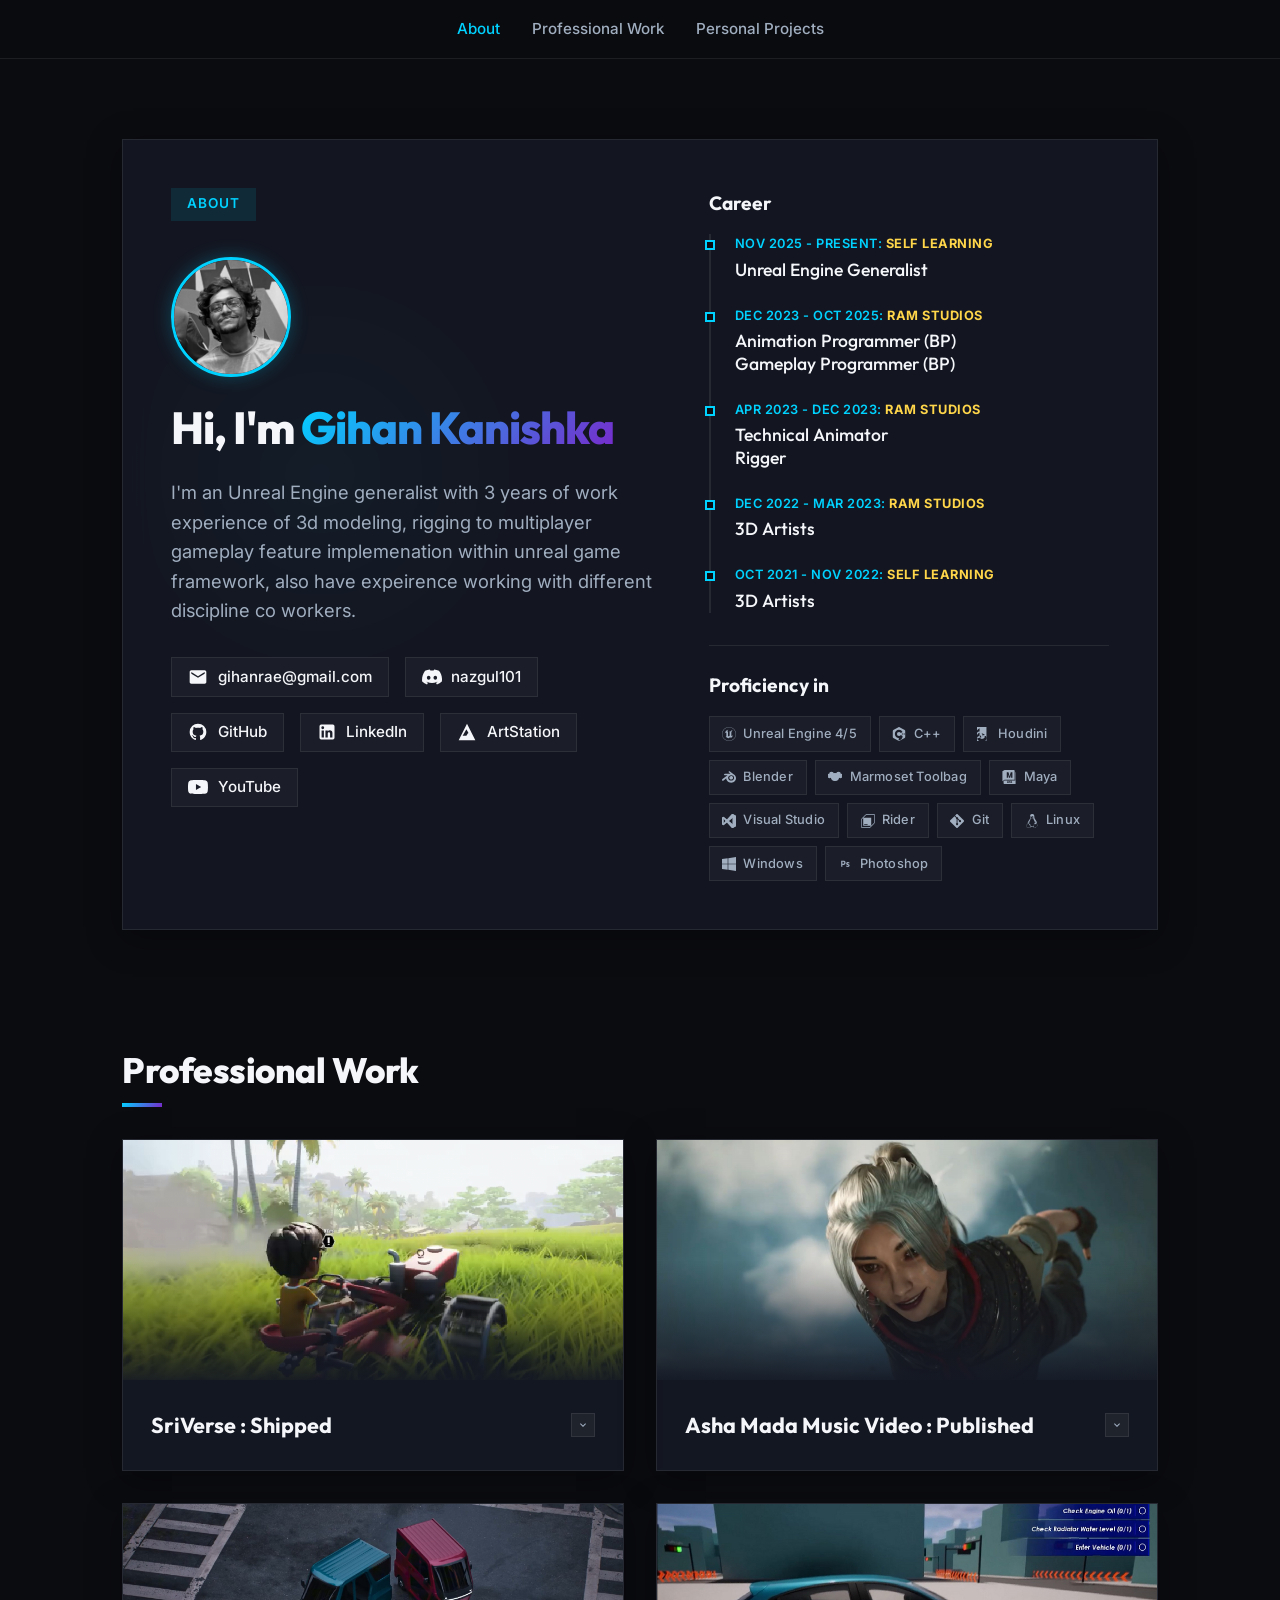
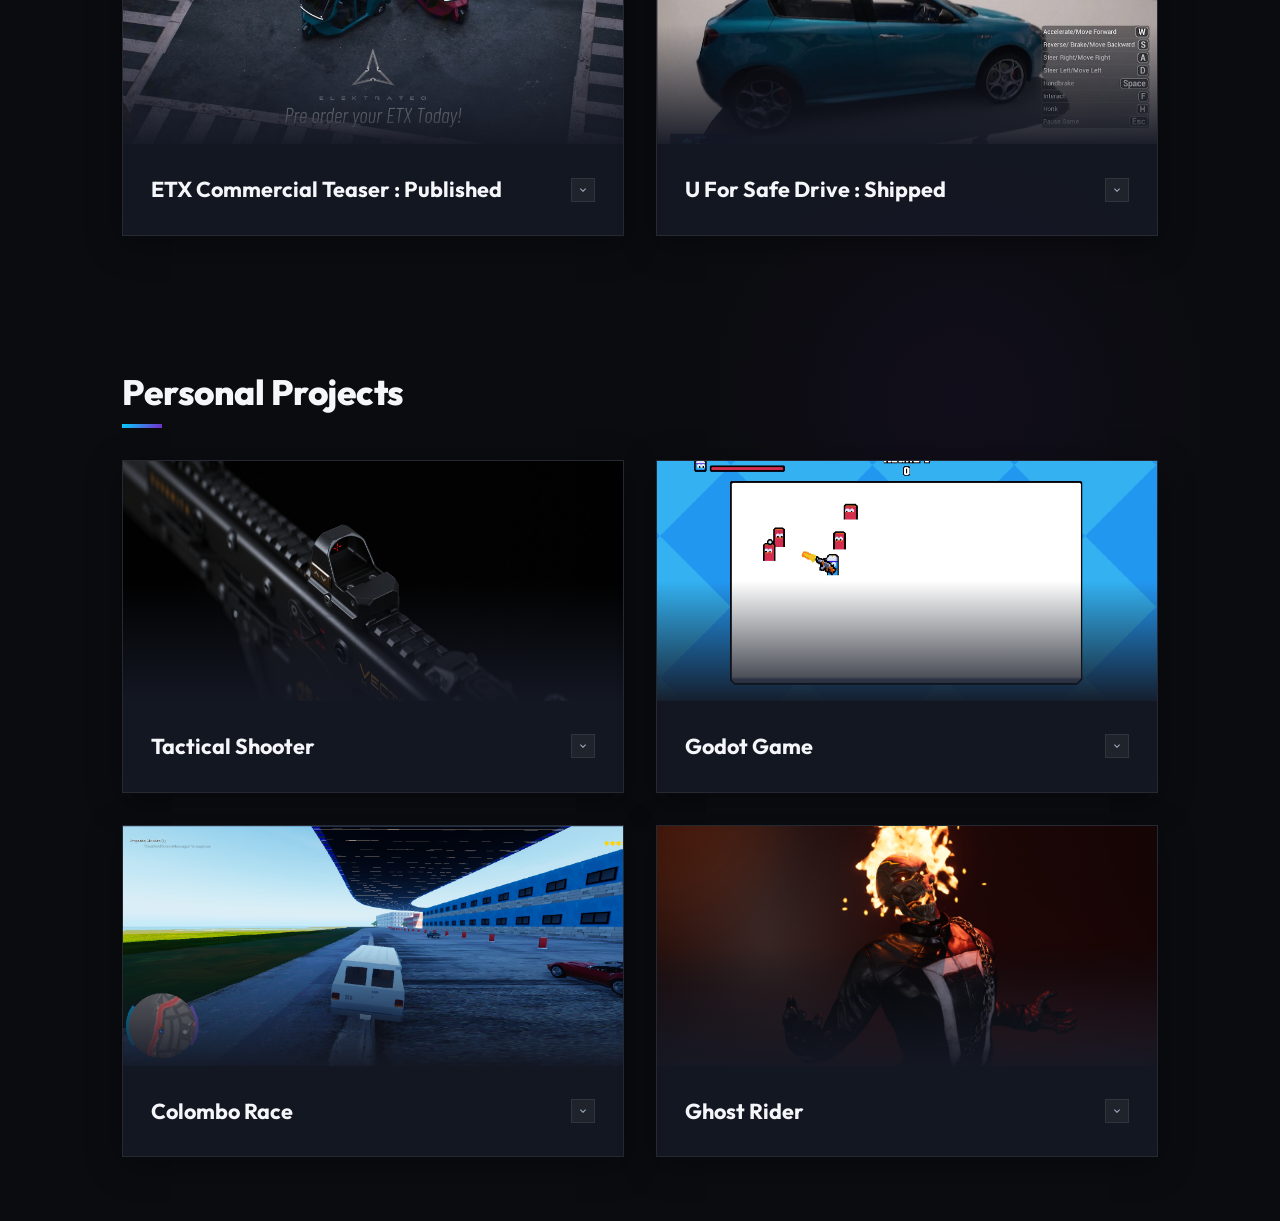
==== index.html @ 988ea207 "changed about" ====
<!DOCTYPE html>
<html lang="en">

<head>
    <meta charset="UTF-8">
    <meta name="viewport" content="width=device-width, initial-scale=1.0">
    <title>Portfolio</title>
    <meta name="description"
        content="Portfolio">
    <link rel="icon" href="assets/images/favicon.png">
    <link rel="stylesheet" href="stylesheets/style.css">
</head>

<body>

    <!-- SVG Gradients -->
    <svg style="width:0; height:0; position:absolute;" aria-hidden="true" focusable="false">
        <defs>
            <linearGradient id="logo-grad" x1="0%" y1="0%" x2="100%" y2="100%">
                <stop offset="0%" stop-color="#00d2ff" />
                <stop offset="100%" stop-color="#7928ca" />
            </linearGradient>
        </defs>
    </svg>

    <!-- Header -->
    <header>
        <div class="container header-content">
            <nav>
                <ul>
                    <li><a href="#about" class="active">About</a></li>
                    <li><a href="#professional">Professional Work</a></li>
                    <li><a href="#projects">Personal Projects</a></li>
                </ul>
            </nav>
        </div>
    </header>

    <!-- About Me Section -->
    <section id="about" class="about-section">
        <div class="container">
            <div class="about-card">
                <div class="about-grid">
                    <!-- Left Column: Bio & Contacts -->
                    <div class="about-main">
                        <span class="about-badge">About</span>
                        
                        <img src="assets/avatar.png" alt="Gihan Kanishka" class="profile-avatar">

                        <h1>Hi, I'm <span>Gihan Kanishka</span></h1>
                        <p>
                            I'm an Unreal Engine generalist with 3 years of work experience of 3d modeling, rigging to multiplayer gameplay feature implemenation within unreal game framework, also have expeirence working with different discipline co workers.
                        </p>
                        <div class="contacts-grid">
                            <!-- Email -->
                            <a href="mailto:gihanrae@gmail.com" class="contact-link">
                                <svg viewBox="0 0 24 24">
                                    <path d="M20 4H4c-1.1 0-1.99.9-1.99 2L2 18c0 1.1.9 2 2 2h16c1.1 0 2-.9 2-2V6c0-1.1-.9-2-2-2zm0 4l-8 5-8-5V6l8 5 8-5v2z" />
                                </svg>
                                gihanrae@gmail.com
                            </a>

                            <!-- Discord (Text Badge) -->
                            <div class="contact-item">
                                <svg viewBox="0 0 127.14 96.36">
                                    <path d="M107.7,8.07A105.15,105.15,0,0,0,77.26,0a77.19,77.19,0,0,0-3.3,6.83A96.67,96.67,0,0,0,53.22,6.83,77.19,77.19,0,0,0,49.88,0,105.15,105.15,0,0,0,19.44,8.07C3.66,31.58-1.86,54.65,1,77.53A105.73,105.73,0,0,0,32,96.36a77.7,77.7,0,0,0,6.63-10.85,68.43,68.43,0,0,1-10.5-5A48.55,48.55,0,0,0,31,78,75.46,75.46,0,0,0,96.17,78a48.55,48.55,0,0,0,2.83,2.5,68.43,68.43,0,0,1-10.5,5,77.7,77.7,0,0,0,6.63,10.85,105.73,105.73,0,0,0,31.06-18.83C129.83,50.12,123.83,27.27,107.7,8.07zM42.45,65.69C36.18,65.69,31,60,31,53S36.18,40.36,42.45,40.36,53.83,46,53.83,53,48.72,65.69,42.45,65.69zm42.24,0C78.41,65.69,73.24,60,73.24,53S78.41,40.36,84.69,40.36,96.07,46,96.07,53,91,65.69,84.69,65.69z" />
                                </svg>
                                nazgul101
                            </div>

                            <!-- GitHub -->
                            <a href="https://github.com/gihanrae" class="contact-link" target="_blank" rel="noopener noreferrer">
                                <svg viewBox="0 0 24 24">
                                    <path d="M12 2A10 10 0 002 12c0 4.42 2.87 8.17 6.84 9.5.5.08.66-.23.66-.5v-1.69c-2.77.6-3.36-1.34-3.36-1.34-.46-1.16-1.11-1.47-1.11-1.47-.9-.62.07-.6.07-.6 1 .07 1.53 1.03 1.53 1.03.9 1.52 2.34 1.07 2.91.83.09-.65.35-1.09.63-1.34-2.22-.25-4.55-1.11-4.55-4.92 0-1.11.38-2 1.03-2.71-.1-.25-.45-1.29.1-2.64 0 0 .84-.27 2.75 1.02.79-.22 1.65-.33 2.5-.33.85 0 1.71.11 2.5.33 1.91-1.29 2.75-1.02 2.75-1.02.55 1.35.2 2.39.1 2.64.65.71 1.03 1.6 1.03 2.71 0 3.82-2.34 4.66-4.57 4.91.36.31.69.92.69 1.85V21c0 .27.16.59.67.5C19.14 20.16 22 16.42 22 12A10 10 0 0012 2z" />
                                </svg>
                                GitHub
                            </a>

                            <!-- LinkedIn -->
                            <a href="https://www.linkedin.com/in/gihan-rae-37aa31269/" class="contact-link" target="_blank" rel="noopener noreferrer">
                                <svg viewBox="0 0 24 24">
                                    <path d="M19 3a2 2 0 0 1 2 2v14a2 2 0 0 1-2 2H5a2 2 0 0 1-2-2V5a2 2 0 0 1 2-2h14m-.5 15.5v-5.3a3.26 3.26 0 0 0-3.26-3.26c-.85 0-1.84.52-2.32 1.3v-1.11h-2.79v8.37h2.79v-4.93c0-.77.62-1.4 1.39-1.4a1.4 1.4 0 0 1 1.4 1.4v4.93h2.79M6.88 8.56a1.68 1.68 0 0 0 1.68-1.68c0-.93-.75-1.69-1.68-1.69a1.69 1.69 0 0 0-1.69 1.69c0 .93.76 1.68 1.69 1.68m1.39 9.94v-8.37H5.5v8.37h2.77z" />
                                </svg>
                                LinkedIn
                            </a>

                            <!-- ArtStation -->
                            <a href="https://www.artstation.com/gihanrae" class="contact-link" target="_blank" rel="noopener noreferrer">
                                <svg viewBox="0 0 24 24">
                                    <path d="M12 2L2 22h20L12 2zm-1.5 5.5l5.25 9H6.75l5.25-9zm3 5.25l2.25 3.75h-4.5l2.25-3.75z" />
                                </svg>
                                ArtStation
                            </a>

                            <!-- YouTube -->
                            <a href="https://www.youtube.com/@gihanrr" class="contact-link" target="_blank" rel="noopener noreferrer">
                                <svg viewBox="0 0 24 24">
                                    <path d="M23.498 6.163a3.003 3.003 0 0 0-2.11-2.108C19.53 3.5 12 3.5 12 3.5s-7.53 0-9.388.555A3.002 3.002 0 0 0 .502 6.163C0 8.07 0 12 0 12s0 3.93.502 5.837a3.003 3.003 0 0 0 2.11 2.108C4.47 20.5 12 20.5 12 20.5s7.53 0 9.388-.555a3.002 3.002 0 0 0 2.11-2.108C24 15.93 24 12 24 12s0-3.93-.502-5.837zM9.545 15.568V8.432L15.818 12l-6.273 3.568z" />
                                </svg>
                                YouTube
                            </a>
                        </div>
                    </div>

                    <!-- Right Column: Career & Tech Stack -->
                    <div class="about-sidebar">
                        <div class="timeline-section">
                            <h3 class="tech-stack-title" style="margin-top: 0;">Career</h3>
                            <div class="experience-timeline">
                                <div class="timeline-item">
                                    <div class="timeline-marker"></div>
                                    <div class="timeline-date">Nov 2025 - Present: <b>Self Learning</b></div>
                                    <div class="timeline-role">Unreal Engine Generalist</div>
                                </div>
                                <div class="timeline-item">
                                    <div class="timeline-marker"></div>
                                    <div class="timeline-date">Dec 2023 - Oct 2025: <b>RAM Studios</b></div>
                                    <div class="timeline-role">Animation Programmer (BP)</div>
                                    <div class="timeline-role">Gameplay Programmer (BP)</div>
                                </div>
                                <div class="timeline-item">
                                    <div class="timeline-marker"></div>
                                    <div class="timeline-date">Apr 2023 - Dec 2023: <b>RAM Studios</b></div>
                                    <div class="timeline-role">Technical Animator</div>
                                    <div class="timeline-role">Rigger</div>
                                </div>
                                <div class="timeline-item">
                                    <div class="timeline-marker"></div>
                                    <div class="timeline-date">Dec 2022 - Mar 2023: <b>RAM Studios</b></div>
                                    <div class="timeline-role">3D Artists</div>
                                </div>
                                <div class="timeline-item">
                                    <div class="timeline-marker"></div>
                                    <div class="timeline-date">Oct 2021 - Nov 2022: <b>Self Learning</b></div>
                                    <div class="timeline-role">3D Artists</div>
                                </div>
                            </div>
                        </div>

                        <div class="tech-stack-section">
                            <h3 class="tech-stack-title">Proficiency in</h3>
                            <div class="tech-grid">
                                <span class="tech-badge">
                                    <svg viewBox="0 0 24 24"><path d="M12 0a12 12 0 1012 12A12 12 0 0012 0zm0 23.52A11.52 11.52 0 1123.52 12 11.52 11.52 0 0112 23.52zm7.13-9.791c-.206.997-1.126 3.557-4.06 4.942l-1.179-1.325-1.988 2a7.338 7.338 0 01-5.804-2.978 2.859 2.859 0 00.65.123c.326.006.678-.114.678-.66v-5.394a.89.89 0 00-1.116-.89c-.92.212-1.656 2.509-1.656 2.509a7.304 7.304 0 012.528-5.597 7.408 7.408 0 013.73-1.721c-1.006.573-1.57 1.507-1.57 2.29 0 1.262.76 1.109.984.923v7.28a1.157 1.157 0 00.148.256 1.075 1.075 0 00.88.445c.76 0 1.747-.868 1.747-.868V9.172c0-.6-.452-1.324-.905-1.572 0 0 .838-.149 1.484.346a5.537 5.537 0 01.387-.425c1.508-1.48 2.929-1.902 4.112-2.112 0 0-2.151 1.69-2.151 3.96 0 1.687.043 5.801.043 5.801.799.771 1.986-.342 3.059-1.441z"/></svg>
                                    Unreal Engine 4/5
                                </span>
                                <span class="tech-badge">
                                    <svg viewBox="0 0 24 24"><path d="M22.394 6c-.167-.29-.398-.543-.652-.69L12.926.22c-.509-.294-1.34-.294-1.848 0L2.26 5.31c-.508.293-.923 1.013-.923 1.6v10.18c0 .294.104.62.271.91.167.29.398.543.652.69l8.816 5.09c.508.293 1.34.293 1.848 0l8.816-5.09c.254-.147.485-.4.652-.69.167-.29.27-.616.27-.91V6.91c.003-.294-.1-.62-.268-.91zM12 19.11c-3.92 0-7.109-3.19-7.109-7.11 0-3.92 3.19-7.11 7.11-7.11a7.133 7.133 0 016.156 3.553l-3.076 1.78a3.567 3.567 0 00-3.08-1.78A3.56 3.56 0 008.444 12 3.56 3.56 0 0012 15.555a3.57 3.57 0 003.08-1.778l3.078 1.78a7.135 7.135 0 01-7.11 7.115zm7.11-6.715h-.79v.79h-.79v-.79h-.79v-.79h.79v-.79h.79v.79h.79zm2.962 0h-.79v.79h-.79v-.79h-.79v-.79h.79v-.79h.79v.79h.79z"/></svg>
                                    C++
                                </span>
                                <span class="tech-badge">
                                    <svg viewBox="0 0 24 24"><path d="M0 19.635V24h3.824A8.662 8.662 0 0 1 0 19.635zm16.042-4.555c0-4.037-3.253-7.92-8.111-8.089C4.483 6.873 1.801 8.136 0 10.005v4.209c1.224-3.549 4.595-5.158 7.419-5.128 3.531.041 6.251 2.703 6.275 5.72 0 2.878-1.183 4.992-4.436 5.516-1.774.296-4.548-.754-4.436-3.434.065-1.381 1.138-2.162 2.366-2.106-1.207 1.618.39 2.801 1.52 2.561a2.51 2.51 0 0 0 1.026-.243l3.666-2.029a.956.956 0 0 0 .524-.87c0-.528-.43-.956-.957-.956-.16 0-.319.04-.461.12l-2.775 1.536c-.033-1.637-.621-2.909-1.921-3.668 4.773-.099 8.243 3.655 8.243 7.828 0 4.606-3.834 8.761-9.458 8.877v4.303h9.635V0H0v5.824a8.662 8.662 0 0 1 4.365-3.824v13.468C1.801 15.636 0 16.899 0 19.635z"/></svg>
                                    Houdini
                                </span>
                                <span class="tech-badge">
                                    <svg viewBox="0 0 24 24"><path d="M12.51 13.214c.046-.8.438-1.506 1.03-2.006a3.424 3.424 0 0 1 2.212-.79c.85 0 1.631.3 2.211.79.592.5.983 1.206 1.028 2.005.045.823-.285 1.586-.865 2.153a3.389 3.389 0 0 1-2.374.938 3.393 3.393 0 0 1-2.376-.938c-.58-.567-.91-1.33-.865-2.152M7.35 14.831c.006.314.106.922.256 1.398a7.372 7.372 0 0 0 1.593 2.757 8.227 8.227 0 0 0 2.787 2.001 8.947 8.947 0 0 0 3.66.76 8.964 8.964 0 0 0 3.657-.772 8.285 8.285 0 0 0 2.785-2.01 7.428 7.428 0 0 0 1.592-2.762 6.964 6.964 0 0 0 .25-3.074 7.123 7.123 0 0 0-1.016-2.779 7.764 7.764 0 0 0-1.852-2.043h.002L13.566 2.55l-.02-.015c-.492-.378-1.319-.376-1.86.002-.547.382-.609 1.015-.123 1.415l-.001.001 3.126 2.543-9.53.01h-.013c-.788.001-1.545.518-1.695 1.172-.154.665.38 1.217 1.2 1.22V8.9l4.83-.01-8.62 6.617-.034.025c-.813.622-1.075 1.658-.563 2.313.52.667 1.625.668 2.447.004L7.414 14s-.069.52-.063.831zm12.09 1.741c-.97.988-2.326 1.548-3.795 1.55-1.47.004-2.827-.552-3.797-1.538a4.51 4.51 0 0 1-1.036-1.622 4.282 4.282 0 0 1 .282-3.519 4.702 4.702 0 0 1 1.153-1.371c.942-.768 2.141-1.183 3.396-1.185 1.256-.002 2.455.41 3.398 1.175.48.391.87.854 1.152 1.367a4.28 4.28 0 0 1 .522 1.706 4.236 4.236 0 0 1-.239 1.811 4.54 4.54 0 0 1-1.035 1.626"/></svg>
                                    Blender
                                </span>
                                <span class="tech-badge">
                                    <svg viewBox="0 0 24 24" fill="none" stroke="currentColor" stroke-width="2" stroke-linecap="round" stroke-linejoin="round"><path d="M6 10a3 3 0 1 1-3-3 3 3 0 0 1 6 0M18 10a3 3 0 1 0 3-3 3 3 0 0 0-6 0" /><circle cx="12" cy="12" r="6" /><path d="M12 14h.01M9 11h.01M15 11h.01M10 15a2 2 0 0 0 4 0" /></svg>
                                    Marmoset Toolbag
                                </span>
                                <span class="tech-badge">
                                    <svg viewBox="0 0 24 24"><path d="M4.348 0 .69 2.203v16.875l3.657-2.203h17.297V1.219c0-.67-.551-1.219-1.22-1.219H4.349zm18.297 3.75v14.125H4.627l-1.943 1.17v3.736c0 .67.55 1.219 1.218 1.219H23.31V3.75h-.664zm-14.471.025h2.937l1.885 7.508 1.977-7.48-.012-.028h2.857v9.354h-2.216v-6.04l-1.565 6.026v.014h-2.203l-1.656-6.28v6.28H8.174V3.775zm1.33 14.762h1.18l1.068 3.543h-.902l-.217-.773H9.568l-.197.773h-.88l1.013-3.543zm1.918 0h.932l.648 1.494.643-1.494h.894l-1.113 2.133v1.41h-.887v-1.406l-1.117-2.137zm3.826 0h1.18l1.068 3.543h-.9l-.217-.773h-1.065l-.197.773h-.88l1.011-3.543zm-5.156.582-.362 1.53h.73l-.368-1.53zm5.744 0-.36 1.53h.73l-.37-1.53z"/></svg>
                                    Maya
                                </span>
                                <span class="tech-badge">
                                    <svg viewBox="0 0 128 128"><path d="M14.39 26.295a5.333 5.333 0 0 0-1.417.373l-9.694 4A5.333 5.333 0 0 0 0 35.561v56.88a5.333 5.333 0 0 0 3.28 4.893l9.693 4.066a5.333 5.333 0 0 0 5.521-.865l2.172-1.867a2.947 2.947 0 0 1-4.666-2.4V31.734a2.947 2.947 0 0 1 4.666-2.4l-2.172-1.799a5.333 5.333 0 0 0-4.103-1.24z"/><path d="M94.75.416A8 8 0 0 0 88 2.668l-82.666 91.4A3.08 3.08 0 0 1 0 92.002v.44a5.333 5.333 0 0 0 3.28 4.892l9.693 4.066a5.333 5.333 0 0 0 5.521-.865l2.172-1.867 99.08-81.24A5.053 5.053 0 0 1 128 21.334v-.307a8 8 0 0 0-4.533-7.213L97.094 1.121A8 8 0 0 0 94.75.416Z"/><path d="M14.871 26.238a5.333 5.333 0 0 0-1.898.43l-9.694 4A5.333 5.333 0 0 0 0 35.561v.441a3.08 3.08 0 0 1 5.334-2.066L88 125.334a8 8 0 0 0 9.094 1.547l26.373-12.694a8 8 0 0 0 4.533-7.212v-.307a5.053 5.053 0 0 1-8.254 3.906l-99.08-81.24-2.172-1.865a5.333 5.333 0 0 0-3.623-1.23z"/><path d="M94.75.416a8 8 0 0 0-5.674 1.469A4.693 4.693 0 0 1 96 6.015v116a4.693 4.693 0 0 1-8 3.319 8 8 0 0 0 9.094 1.547l26.373-12.68a8 8 0 0 0 4.533-7.213V21.016a8 8 0 0 0-4.533-7.215L97.094 1.12A8 8 0 0 0 94.75.416Zm-5.674 1.469A4.693 4.693 0 0 0 88 2.668a8 8 0 0 1 1.076-.783Z"/><path fill-rule="evenodd" d="M94.145.348a8 8 0 0 0-3.026.386A8 8 0 0 0 88 2.668L45.494 49.682 20.666 29.334l-2.172-1.865a5.333 5.333 0 0 0-4.814-1.108 3.4 3.4 0 0 0-.707.24l-9.694 4.067A5.333 5.333 0 0 0 0 35.162v57.679a5.333 5.333 0 0 0 3.28 4.493l9.693 4a3.4 3.4 0 0 0 .707.24 5.333 5.333 0 0 0 4.814-1.105l2.172-1.801 24.828-20.346L88 125.334a8 8 0 0 0 3.854 2.135 8 8 0 0 0 5.24-.588l26.373-12.68a8 8 0 0 0 4.533-7.213V21.016a8 8 0 0 0-4.533-7.215L97.094 1.12a8 8 0 0 0-2.95-.773ZM96 36.908v54.186L62.947 64.002Zm-80 8.787 16.547 18.307L16 82.309Z" opacity=".25"/></svg>
                                    Visual Studio
                                </span>
                                <span class="tech-badge">
                                    <svg viewBox="0 0 24 24"><path d="M2.345 23.997A2.347 2.347 0 0 1 0 21.652V10.988C0 9.665.535 8.37 1.473 7.433l5.965-5.961A5.01 5.01 0 0 1 10.989 0h10.666A2.347 2.347 0 0 1 24 2.345v10.664a5.056 5.056 0 0 1-1.473 3.554l-5.965 5.965A5.017 5.017 0 0 1 13.007 24v-.003H2.345Zm8.969-6.854H5.486v1.371h5.828v-1.371ZM3.963 6.514h13.523v13.519l4.257-4.257a3.936 3.936 0 0 0 1.146-2.767V2.345c0-.678-.552-1.234-1.234-1.234H10.989a3.897 3.897 0 0 0-2.767 1.145L3.963 6.514Zm-.192.192L2.256 8.22a3.944 3.944 0 0 0-1.145 2.768v10.664c0 .678.552 1.234 1.234 1.234h10.666a3.9 3.9 0 0 0 2.767-1.146l1.512-1.511H3.771V6.706Z"/></svg>
                                    Rider
                                </span>
                                <span class="tech-badge">
                                    <svg viewBox="0 0 24 24"><path d="M13.09 23.549a1.54 1.54 0 0 1-2.18 0L.451 13.089a1.54 1.54 0 0 1 0-2.179l7.191-7.19 2.733 2.733a1.85 1.85 0 0 0 .964 2.326v6.66a1.849 1.849 0 1 0 1.54 0V8.957l2.508 2.508a1.85 1.85 0 1 0 1.09-1.09l-2.634-2.634a1.85 1.85 0 0 0-2.378-2.377L8.73 2.63 10.91.451a1.54 1.54 0 0 1 2.179 0l10.459 10.46a1.54 1.54 0 0 1 0 2.179z"/></svg>
                                    Git
                                </span>
                                <span class="tech-badge">
                                    <svg viewBox="0 0 24 24"><path d="M12.504 0c-.155 0-.315.008-.48.021-4.226.333-3.105 4.807-3.17 6.298-.076 1.092-.3 1.953-1.05 3.02-.885 1.051-2.127 2.75-2.716 4.521-.278.832-.41 1.684-.287 2.489a.424.424 0 00-.11.135c-.26.268-.45.6-.663.839-.199.199-.485.267-.797.4-.313.136-.658.269-.864.68-.09.189-.136.394-.132.602 0 .199.027.4.055.536.058.399.116.728.04.97-.249.68-.28 1.145-.106 1.484.174.334.535.47.94.601.81.2 1.91.135 2.774.6.926.466 1.866.67 2.616.47.526-.116.97-.464 1.208-.946.587-.003 1.23-.269 2.26-.334.699-.058 1.574.267 2.577.2.025.134.063.198.114.333l.003.003c.391.778 1.113 1.132 1.884 1.071.771-.06 1.592-.536 2.257-1.306.631-.765 1.683-1.084 2.378-1.503.348-.199.629-.469.649-.853.023-.4-.2-.811-.714-1.376v-.097l-.003-.003c-.17-.2-.25-.535-.338-.926-.085-.401-.182-.786-.492-1.046h-.003c-.059-.054-.123-.067-.188-.135a.357.357 0 00-.19-.064c.431-1.278.264-2.55-.173-3.694-.533-1.41-1.465-2.638-2.175-3.483-.796-1.005-1.576-1.957-1.56-3.368.026-2.152.236-6.133-3.544-6.139zm.529 3.405h.013c.213 0 .396.062.584.198.19.135.33.332.438.533.105.259.158.459.166.724 0-.02.006-.04.006-.06v.105a.086.086 0 01-.004-.021l-.004-.024a1.807 1.807 0 01-.15.706.953.953 0 01-.213.335.71.71 0 00-.088-.042c-.104-.045-.198-.064-.284-.133a1.312 1.312 0 00-.22-.066c.05-.06.146-.133.183-.198.053-.128.082-.264.088-.402v-.02a1.21 1.21 0 00-.061-.4c-.045-.134-.101-.2-.183-.333-.084-.066-.167-.132-.267-.132h-.016c-.093 0-.176.03-.262.132a.8.8 0 00-.205.334 1.18 1.18 0 00-.09.4v.019c.002.089.008.179.02.267-.193-.067-.438-.135-.607-.202a1.635 1.635 0 01-.018-.2v-.02a1.772 1.772 0 01.15-.768c.082-.22.232-.406.43-.533a.985.985 0 01.594-.2zm-2.962.059h.036c.142 0 .27.048.399.135.146.129.264.288.344.465.09.199.14.4.153.667v.004c.007.134.006.2-.002.266v.08c-.03.007-.056.018-.083.024-.152.055-.274.135-.393.2.012-.09.013-.18.003-.267v-.015c-.012-.133-.04-.2-.082-.333a.613.613 0 00-.166-.267.248.248 0 00-.183-.064h-.021c-.071.006-.13.04-.186.132a.552.552 0 00-.12.27.944.944 0 00-.023.33v.015c.012.135.037.2.08.334.046.134.098.2.166.268.01.009.02.018.034.024-.07.057-.117.07-.176.136a.304.304 0 01-.131.068 2.62 2.62 0 01-.275-.402 1.772 1.772 0 01-.155-.667 1.759 1.759 0 01.08-.668 1.43 1.43 0 01.283-.535c.128-.133.26-.2.418-.2zm1.37 1.706c.332 0 .733.065 1.216.399.293.2.523.269 1.052.468h.003c.255.136.405.266.478.399v-.131a.571.571 0 01.016.47c-.123.31-.516.643-1.063.842v.002c-.268.135-.501.333-.775.465-.276.135-.588.292-1.012.267a1.139 1.139 0 01-.448-.067 3.566 3.566 0 01-.322-.198c-.195-.135-.363-.332-.612-.465v-.005h-.005c-.4-.246-.616-.512-.686-.71-.07-.268-.005-.47.193-.6.224-.135.38-.271.483-.336.104-.074.143-.102.176-.131h.002v-.003c.169-.202.436-.47.839-.601.139-.036.294-.065.466-.065zm2.8 2.142c.358 1.417 1.196 3.475 1.735 4.473.286.534.855 1.659 1.102 3.024.156-.005.33.018.513.064.646-1.671-.546-3.467-1.089-3.966-.22-.2-.232-.335-.123-.335.59.534 1.365 1.572 1.646 2.757.13.535.16 1.104.021 1.67.067.028.135.06.205.067 1.032.534 1.413.938 1.23 1.537v-.043c-.06-.003-.12 0-.18 0h-.016c.151-.467-.182-.825-1.065-1.224-.915-.4-1.646-.336-1.77.465-.008.043-.013.066-.018.135-.068.023-.139.053-.209.064-.43.268-.662.669-.793 1.187-.13.533-.17 1.156-.205 1.869v.003c-.02.334-.17.838-.319 1.35-1.5 1.072-3.58 1.538-5.348.334a2.645 2.645 0 00-.402-.533 1.45 1.45 0 00-.275-.333c.182 0 .338-.03.465-.067a.615.615 0 00.314-.334c.108-.267 0-.697-.345-1.163-.345-.467-.931-.995-1.788-1.521-.63-.4-.986-.87-1.15-1.396-.165-.534-.143-1.085-.015-1.645.245-1.07.873-2.11 1.274-2.763.107-.065.037.135-.408.974-.396.751-1.14 2.497-.122 3.854a8.123 8.123 0 01.647-2.876c.564-1.278 1.743-3.504 1.836-5.268.048.036.217.135.289.202.218.133.38.333.59.465.21.201.477.335.876.335.039.003.075.006.11.006.412 0 .73-.134.997-.268.29-.134.52-.334.74-.4h.005c.467-.135.835-.402 1.044-.7zm2.185 8.958c.037.6.343 1.245.882 1.377.588.134 1.434-.333 1.791-.765l.211-.01c.315-.007.577.01.847.268l.003.003c.208.199.305.53.391.876.085.4.154.78.409 1.066.486.527.645.906.636 1.14l.003-.007v.018l-.003-.012c-.015.262-.185.396-.498.595-.63.401-1.746.712-2.457 1.57-.618.737-1.37 1.14-2.036 1.191-.664.053-1.237-.2-1.574-.898l-.005-.003c-.21-.4-.12-1.025.056-1.69.176-.668.428-1.344.463-1.897.037-.714.076-1.335.195-1.814.12-.465.308-.797.641-.984l.045-.022zm-10.814.049h.01c.053 0 .105.005.157.014.376.055.706.333 1.023.752l.91 1.664.003.003c.243.533.754 1.064 1.189 1.637.434.598.77 1.131.729 1.57v.006c-.057.744-.48 1.148-1.125 1.294-.645.135-1.52.002-2.395-.464-.968-.536-2.118-.469-2.857-.602-.369-.066-.61-.2-.723-.4-.11-.2-.113-.602.123-1.23v-.004l.002-.003c.117-.334.03-.752-.027-1.118-.055-.401-.083-.71.043-.94.16-.334.396-.4.69-.533.294-.135.64-.202.915-.47h.002v-.002c.256-.268.445-.601.668-.838.19-.201.38-.336.663-.336zm7.159-9.074c-.435.201-.945.535-1.488.535-.542 0-.97-.267-1.28-.466-.154-.134-.28-.268-.373-.335-.164-.134-.144-.333-.074-.333.109.016.129.134.199.2.096.066.215.2.36.333.292.2.68.467 1.167.467.485 0 1.053-.267 1.398-.466.195-.135.445-.334.648-.467.156-.136.149-.267.279-.267.128.016.034.134-.147.332a8.097 8.097 0 01-.69.468zm-1.082-1.583V5.64c-.006-.02.013-.042.029-.05.074-.043.18-.027.26.004.063 0 .16.067.15.135-.006.049-.085.066-.135.066-.055 0-.092-.043-.141-.068-.052-.018-.146-.008-.163-.065zm-.551 0c-.02.058-.113.049-.166.066-.047.025-.086.068-.14.068-.05 0-.13-.02-.136-.068-.01-.066.088-.133.15-.133.08-.031.184-.047.259-.005.019.009.036.03.03.05v.02h.003z"/></svg>
                                    Linux
                                </span>
                                <span class="tech-badge">
                                    <svg viewBox="0 0 24 24"><path d="M0 3.449L9.75 2.1v9.45H0V3.449zM0 12.45h9.75v9.45L0 20.551v-8.101zM10.8 1.95L24 0v11.55H10.8V1.95zM10.8 12.45H24v11.55l-13.2-1.95v-9.6z"/></svg>
                                    Windows
                                </span>
                                <span class="tech-badge">
                                    <svg viewBox="0 0 128 128"><path d="M45.867 33.333c-1.6 0-3.2 0-4.853.054-1.654.053-3.201.053-4.641.107-1.44.053-2.773.053-4.053.106-1.227.053-2.08.053-2.987.053-.373 0-.533.213-.533.587v54.88c0 .48.213.694.64.694h10.347c.373-.054.64-.374.586-.747v-17.12c1.013 0 1.76 0 2.294.053.533.053 1.386.053 2.666.053 4.374 0 8.374-.48 12-1.813 3.467-1.28 6.454-3.52 8.587-6.507 2.133-2.986 3.2-6.773 3.2-11.36 0-2.4-.426-4.693-1.226-6.933A16.98 16.98 0 0 0 64 39.36a19.049 19.049 0 0 0-7.147-4.374c-2.987-1.12-6.613-1.653-10.986-1.653zm1.19 10.505c1.9.036 3.75.368 5.476 1.068 1.547.587 2.827 1.654 3.734 3.04a8.779 8.779 0 0 1 1.227 4.748c0 2.346-.534 4.16-1.654 5.493-1.174 1.333-2.667 2.347-4.373 2.827-1.974.64-4.054.959-6.134.959h-2.827c-.64 0-1.332-.053-2.079-.106v-17.92c.373-.054 1.12-.107 2.187-.053 1.013-.054 2.239-.054 3.626-.054.273-.007.546-.008.817-.002zm44.73 2.723c-3.787 0-6.934.586-9.44 1.866-2.293 1.067-4.267 2.773-5.6 4.906-1.173 1.974-1.814 4.16-1.814 6.454a11.447 11.447 0 0 0 1.227 5.44 13.809 13.809 0 0 0 4.054 4.533 32.629 32.629 0 0 0 7.573 3.84c2.613 1.013 4.373 1.813 5.227 2.506.853.694 1.28 1.387 1.28 2.134 0 .96-.587 1.867-1.44 2.24-.96.48-2.4.747-4.427.747-2.133 0-4.267-.267-6.294-.8a22.834 22.834 0 0 1-6.613-2.613c-.16-.107-.32-.16-.48-.053-.16.106-.213.319-.213.479v9.28c-.053.427.213.8.587 1.013a21.49 21.49 0 0 0 5.44 1.707c2.4.48 4.799.693 7.252.693 3.84 0 7.041-.586 9.654-1.706 2.4-.96 4.48-2.613 5.973-4.747a12.41 12.41 0 0 0 2.08-7.093 11.512 11.512 0 0 0-1.226-5.493c-1.014-1.814-2.454-3.307-4.214-4.427a38.625 38.625 0 0 0-8.213-3.894 48.784 48.784 0 0 1-3.787-1.76c-.693-.373-1.333-.853-1.813-1.44-.32-.427-.533-.906-.533-1.386 0-.48.16-1.013.426-1.44.374-.533.96-.907 1.653-1.067 1.014-.266 2.134-.427 3.2-.374 2.027 0 4 .267 5.974.694 1.814.373 3.52.96 5.12 1.814.213.106.48.106.96 0a.656.656 0 0 0 .267-.534v-8.693c0-.214-.054-.427-.107-.64-.107-.213-.32-.427-.533-.48A18.762 18.762 0 0 0 98.4 47.04a45.98 45.98 0 0 0-6.613-.48z"/></svg>
                                    Photoshop
                                </span>
                            </div>
                        </div>
                    </div>
                </div>
            </div>
        </div>
    </section>

    <!-- Professional Work Section -->
    <section id="professional" class="portfolio-section">
        <div class="container">
            <h2 class="section-title">Professional Work</h2>
            <div class="cards-grid">

                <!-- Card 1: SriVerse -->
                <div class="project-card" data-video-id="yzVl4EppNAo">
                    <div class="project-thumbnail">
                        <img src="assets/thumbnail_sriverse.png" alt="SriVerse" loading="lazy">
                    </div>
                    <div class="project-info">
                        <div class="project-header-row">
                            <h3 class="project-title">SriVerse : Shipped</h3>
                            <span class="expand-icon">
                                <svg viewBox="0 0 24 24">
                                    <path d="M16.59 8.59L12 13.17 7.41 8.59 6 10l6 6 6-6z" />
                                </svg>
                            </span>
                        </div>
                    </div>
                    <div class="project-details">
                        <span class="project-role-tag">Role: Designer | Technical Director | Animation Programmer | Gameplay Programmer</span>
                        <p class="project-description">
                            Metaverse Experience
                            <br><br>
                            Worked on gameplay framework where designing movement systems, weapon system, vehicle system, design, cinematics and distributions with total 9 team members
                        </p>
                        
                        <div class="video-wrapper">
                            <iframe src="" title="SriVerse Showcases"
                                allow="accelerometer; autoplay; clipboard-write; encrypted-media; gyroscope; picture-in-picture"
                                allowfullscreen></iframe>
                        </div>

                        <div class="video-tabs-container">
                            <div class="video-tabs-label">Development</div>
                            <div class="video-tabs">
                                <button class="video-tab-btn" data-video-id="d3FFxQN8E0M">Season 4 Playtest</button>
                                <button class="video-tab-btn" data-video-id="529W1bEwhy4">UpUpAway</button>
                                <button class="video-tab-btn active" data-video-id="XxXF3i68wTM">Devlog Video</button>
                                <button class="video-tab-btn" data-video-id="zxbpCmByfwk">Story DLC Unreleased</button>
                                <a
                                    href="https://docs.google.com/presentation/d/1sJwjLYHJZzkDT2_lKAKYHbdmB58UbC2d6BUqj7Px55A/edit?usp=sharing"
                                    target="_blank"
                                    rel="noopener noreferrer"
                                    class="video-tab-btn presentation-btn"
                                    onclick="event.stopPropagation();"
                                    style="text-decoration: none;">
                                    📑 Devlog Presentation
                                </a>
                            </div>
                            <div class="video-tabs-label"> Releases </div>
                            <div class="video-tabs">
                                <button class="video-tab-btn" data-video-id="yzVl4EppNAo">Season 1</button>
                                <button class="video-tab-btn" data-video-id="nlyA6aqn7Bw">Season 2</button>
                                <button class="video-tab-btn" data-video-id="KyLP_qq0XjY">Season 3</button>
                                <button class="video-tab-btn" data-video-id="5_VX66tKZTk">Season 4</button>
                                <button class="video-tab-btn" data-video-id="LUzLzwTExlU">Season 5</button>
                                <button class="video-tab-btn" data-video-id="t88-0BgqeMk">Alien Invasion DLC</button>
                            </div>
                        </div>
                    </div>
                </div>

                <!-- Card 2: BnS - Asha Mada Music Video -->
                <div class="project-card" data-video-id="92Ek1cwXq5U">
                    <div class="project-thumbnail">
                        <img src="assets/thumbnail_bns.jpg" alt="BnS - Asha Mada Music Video" loading="lazy">
                    </div>
                    <div class="project-info">
                        <div class="project-header-row">
                            <h3 class="project-title">Asha Mada Music Video : Published</h3>
                            <span class="expand-icon">
                                <svg viewBox="0 0 24 24">
                                    <path d="M16.59 8.59L12 13.17 7.41 8.59 6 10l6 6 6-6z" />
                                </svg>
                            </span>
                        </div>
                    </div>
                    <div class="project-details">
                        <span class="project-role-tag">Role: Technical Director | Animator | Rigger</span>
                        <p class="project-description">
                            CGI for a music video
                            <br><br>
                            Mainly worked on character animations, facial animations and camera animations while directing technical side with 2 other members.
                        </p>
                        <div class="video-wrapper">
                            <iframe src="" title="BnS - Asha Mada Music Video"
                                allow="accelerometer; autoplay; clipboard-write; encrypted-media; gyroscope; picture-in-picture"
                                allowfullscreen></iframe>
                        </div>
                    </div>
                </div>

                <!-- Card 3: ETX Commercial Teaser -->
                <div class="project-card" data-video-id="FMTMPW6vVks">
                    <div class="project-thumbnail">
                        <img src="assets/thumbnail_etxteaser.jpg" alt="ETX Commercial Teaser" loading="lazy">
                    </div>
                    <div class="project-info">
                        <div class="project-header-row">
                            <h3 class="project-title">ETX Commercial Teaser : Published</h3>
                            <span class="expand-icon">
                                <svg viewBox="0 0 24 24">
                                    <path d="M16.59 8.59L12 13.17 7.41 8.59 6 10l6 6 6-6z" />
                                </svg>
                            </span>
                        </div>
                    </div>
                    <div class="project-details">
                        <span class="project-role-tag">Role: Technical Director | Animator</span>
                        <p class="project-description">
                            Commercial teaser for an electric vehicle
                            <br><br>
                            Worked on vehicle and camera animations while directing technical side with 2 other members.
                        </p>
                        <div class="video-wrapper">
                            <iframe src="" title="ETX Commercial Teaser"
                                allow="accelerometer; autoplay; clipboard-write; encrypted-media; gyroscope; picture-in-picture"
                                allowfullscreen></iframe>
                        </div>
                    </div>
                </div>

                <!-- Card 4: U For Safe Drive -->
                <div class="project-card" data-video-id="x24dD-IvQ0M">
                    <div class="project-thumbnail">
                        <img src="assets/thumbnail_uforsafedrive.jpg" alt="U For Safe Drive" loading="lazy">
                    </div>
                    <div class="project-info">
                        <div class="project-header-row">
                            <h3 class="project-title">U For Safe Drive : Shipped</h3>
                            <span class="expand-icon">
                                <svg viewBox="0 0 24 24">
                                    <path d="M16.59 8.59L12 13.17 7.41 8.59 6 10l6 6 6-6z" />
                                </svg>
                            </span>
                        </div>
                    </div>
                    <div class="project-details">
                        <span class="project-role-tag">Role: Rigger | Animator | 3D Artist</span>
                        <p class="project-description">
                            Driving Simulator
                            <br><br>
                            Mainly worked on prop models, character rigs and first person animations.
                        </p>
                        <div class="video-wrapper">
                            <iframe src="" title="U For Safe Drive - Prop Models"
                                allow="accelerometer; autoplay; clipboard-write; encrypted-media; gyroscope; picture-in-picture"
                                allowfullscreen></iframe>
                        </div>
                    </div>
                </div>

            </div>
        </div>
    </section>

    <!-- Personal Projects Section -->
    <section id="projects" class="portfolio-section">
        <div class="container">
            <h2 class="section-title">Personal Projects</h2>
            <div class="cards-grid">

                <!-- Card 1: Weapon Pack -->
                <div class="project-card" data-video-id="LzFLiZ2MmVk">
                    <div class="project-thumbnail">
                        <img src="assets/thumbnail_weaponpack.jpg" alt="Weapon Pack" loading="lazy">
                    </div>
                    <div class="project-info">
                        <div class="project-header-row">
                            <h3 class="project-title">Tactical Shooter</h3>
                            <span class="expand-icon">
                                <svg viewBox="0 0 24 24">
                                    <path d="M16.59 8.59L12 13.17 7.41 8.59 6 10l6 6 6-6z" />
                                </svg>
                            </span>
                        </div>
                    </div>
                    <div class="project-details">
                        <p class="project-description">
                            Shooter game made to understand landscape generation and gameready hard surface models created for learning purposes, showcasing detailed modeling, baking, texturing, and materials.
                        </p>
                        <div class="video-wrapper">
                            <iframe src="" title="Shooter"
                                allow="accelerometer; autoplay; clipboard-write; encrypted-media; gyroscope; picture-in-picture"
                                allowfullscreen></iframe>
                        </div>
                        <a href="https://www.artstation.com/gihanrae" class="project-link-btn" target="_blank" rel="noopener noreferrer">
                            <span>View weapon models on ArtStation</span>
                            <svg viewBox="0 0 24 24" style="width:16px; height:16px; fill:currentColor;">
                                <path d="M12 2L2 22h20L12 2zm-1.5 5.5l5.25 9H6.75l5.25-9zm3 5.25l2.25 3.75h-4.5l2.25-3.75z"/>
                            </svg>
                        </a>
                    </div>
                </div>

                <!-- Card 2: Godot Game -->
                <div class="project-card" data-video-id="_GoFgVwyLjY">
                    <div class="project-thumbnail">
                        <img src="assets/thumbnail_godotgame.png" alt="Godot Game" loading="lazy">
                    </div>
                    <div class="project-info">
                        <div class="project-header-row">
                            <h3 class="project-title">Godot Game</h3>
                            <span class="expand-icon">
                                <svg viewBox="0 0 24 24">
                                    <path d="M16.59 8.59L12 13.17 7.41 8.59 6 10l6 6 6-6z" />
                                </svg>
                            </span>
                        </div>
                    </div>
                    <div class="project-details">
                        <p class="project-description">
                            A 2d platformer shooter game developed to study gdscript, animation states, and weapon system in godot.
                        </p>
                        <div class="video-wrapper">
                            <iframe src="" title="Godot Game Showcase"
                                allow="accelerometer; autoplay; clipboard-write; encrypted-media; gyroscope; picture-in-picture"
                                allowfullscreen></iframe>
                        </div>
                    </div>
                </div>

                <!-- Card 3: Colombo Race -->
                <div class="project-card" data-video-id="3DFuXQ2AoXk">
                    <div class="project-thumbnail">
                        <img src="assets/thumbnail_colomborace.png" alt="Colombo Race" loading="lazy">
                    </div>
                    <div class="project-info">
                        <div class="project-header-row">
                            <h3 class="project-title">Colombo Race</h3>
                            <span class="expand-icon">
                                <svg viewBox="0 0 24 24">
                                    <path d="M16.59 8.59L12 13.17 7.41 8.59 6 10l6 6 6-6z" />
                                </svg>
                            </span>
                        </div>
                    </div>
                    <div class="project-details">
                        <p class="project-description">
                            A single player open world racing game created to experiment with arcade handling, gas framework, world building and ai behavior.
                        </p>
                    
                    <div class="video-wrapper">
                            <iframe src="" title="Colombo Race"
                                allow="accelerometer; autoplay; clipboard-write; encrypted-media; gyroscope; picture-in-picture"
                                allowfullscreen></iframe>
                    </div>
                </div>
                    </div>



                <!-- Card 2: Ghost Rider -->
                <div class="project-card" data-video-id="KGvB_l_4lcI">
                    <div class="project-thumbnail">
                        <img src="assets/thumbnail_ghost.png" alt="Godot Game" loading="lazy">
                    </div>
                    <div class="project-info">
                        <div class="project-header-row">
                            <h3 class="project-title">Ghost Rider</h3>
                            <span class="expand-icon">
                                <svg viewBox="0 0 24 24">
                                    <path d="M16.59 8.59L12 13.17 7.41 8.59 6 10l6 6 6-6z" />
                                </svg>
                            </span>
                        </div>
                    </div>
                    <div class="project-details">
                        <p class="project-description">
                            Collaboration project done with character artist, i did the rigging and locomotion design.
                        </p>
                        <div class="video-wrapper">
                            <iframe src="" title="Ghost Rider"
                                allow="accelerometer; autoplay; clipboard-write; encrypted-media; gyroscope; picture-in-picture"
                                allowfullscreen></iframe>
                        </div>
                    </div>
                </div>

            </div>
        </div>
    </section>

    <!-- JavaScript Interactivity -->
    <script>
        document.addEventListener('DOMContentLoaded', () => {
            const cards = document.querySelectorAll('.project-card');

            cards.forEach(card => {
                card.addEventListener('click', (e) => {
                    // Ignore clicks inside the details container to prevent accidental collapse
                    if (e.target.closest('.project-details')) {
                        return;
                    }

                    const isExpanded = card.classList.contains('expanded');
                    const videoId = card.getAttribute('data-video-id');
                    const iframe = card.querySelector('.project-details iframe');

                    if (!isExpanded) {
                        card.classList.add('expanded');

                        // Find the active tab button inside this card if any
                        const activeTab = card.querySelector('.video-tab-btn.active');
                        const targetVideoId = activeTab ? activeTab.getAttribute('data-video-id') : videoId;

                        // Load YouTube video on demand (lazy loading)
                        if (iframe && targetVideoId && (!iframe.src || !iframe.src.includes('youtube.com/embed/'))) {
                            iframe.src = `https://www.youtube.com/embed/${targetVideoId}?rel=0`;
                        }
                    } else {
                        card.classList.remove('expanded');
                        // Stop video playback when collapsed by resetting the source
                        if (iframe) {
                            iframe.src = '';
                        }
                    }
                });
            });

            // Video switcher tab clicks
            const tabBtns = document.querySelectorAll('.video-tab-btn');
            tabBtns.forEach(btn => {
                btn.addEventListener('click', (e) => {
                    e.stopPropagation(); // prevent card collapse/expand trigger
                    const clickedBtn = e.currentTarget;
                    const card = clickedBtn.closest('.project-card');
                    const iframe = card.querySelector('.project-details iframe');
                    const videoId = clickedBtn.getAttribute('data-video-id');
                    
                    // Update active state in siblings
                    const parentCard = clickedBtn.closest('.project-details');
                    const allTabs = parentCard.querySelectorAll('.video-tab-btn');
                    allTabs.forEach(sib => sib.classList.remove('active'));
                    clickedBtn.classList.add('active');
                    
                    // Update iframe src
                    if (iframe && videoId) {
                        iframe.src = `https://www.youtube.com/embed/${videoId}?rel=0`;
                    }
                });
            });

            // Smooth scroll indicator state for navigation header links
            const navLinks = document.querySelectorAll('nav a');
            const sections = document.querySelectorAll('section');

            window.addEventListener('scroll', () => {
                let current = '';
                sections.forEach(section => {
                    const sectionTop = section.offsetTop;
                    const sectionHeight = section.clientHeight;
                    if (pageYOffset >= (sectionTop - 150)) {
                        current = section.getAttribute('id');
                    }
                });

                navLinks.forEach(link => {
                    link.classList.remove('active');
                    if (link.getAttribute('href').slice(1) === current) {
                        link.classList.add('active');
                    }
                });
            });
        });
    </script>
</body>

</html>
---- stylesheets/style.css ----
@import url('https://fonts.googleapis.com/css2?family=Inter:wght@300;400;500;600;700&family=Outfit:wght@400;600;700;800&display=swap');

:root {
    --bg-primary: #0b0c10;
    --bg-secondary: #141824;
    --bg-card: rgba(26, 31, 46, 0.6);
    --bg-card-hover: rgba(36, 43, 64, 0.85);
    
    --accent-blue: #00d2ff;
    --accent-purple: #7928ca;
    --accent-gradient: linear-gradient(135deg, var(--accent-blue), var(--accent-purple));
    
    --text-primary: #f5f6fa;
    --text-secondary: #a0aec0;
    --text-muted: #718096;
    
    --border-color: rgba(255, 255, 255, 0.08);
    --border-hover: rgba(0, 210, 255, 0.4);
    
    --shadow-sm: 0 2px 8px rgba(0, 0, 0, 0.3);
    --shadow-md: 0 8px 30px rgba(0, 0, 0, 0.5);
    --shadow-lg: 0 15px 40px rgba(0, 0, 0, 0.7);
    --shadow-glass: 0 8px 32px 0 rgba(0, 0, 0, 0.37);
    
    --font-heading: 'Outfit', -apple-system, BlinkMacSystemFont, "Segoe UI", Roboto, sans-serif;
    --font-body: 'Inter', -apple-system, BlinkMacSystemFont, "Segoe UI", Roboto, sans-serif;
}

* {
    margin: 0;
    padding: 0;
    box-sizing: border-box;
    scroll-behavior: smooth;
}

body {
    background-color: var(--bg-primary);
    color: var(--text-primary);
    font-family: var(--font-body);
    line-height: 1.6;
    overflow-x: hidden;
    position: relative;
}

/* Cosmic background elements */
body::before {
    content: '';
    position: absolute;
    top: 10%;
    left: 10%;
    width: 30vw;
    height: 30vw;
    background: radial-gradient(circle, rgba(0, 210, 255, 0.08) 0%, transparent 70%);
    z-index: -1;
    pointer-events: none;
}

body::after {
    content: '';
    position: absolute;
    bottom: 20%;
    right: 5%;
    width: 40vw;
    height: 40vw;
    background: radial-gradient(circle, rgba(121, 40, 202, 0.06) 0%, transparent 70%);
    z-index: -1;
    pointer-events: none;
}

.container {
    max-width: 1100px;
    margin: 0 auto;
    padding: 0 2rem;
}

/* Header */
header {
    padding: 1rem 0;
    border-bottom: 1px solid var(--border-color);
    background: rgba(11, 12, 16, 0.7);
    backdrop-filter: blur(12px);
    position: sticky;
    top: 0;
    z-index: 100;
}

.header-content {
    display: flex;
    justify-content: center;
    align-items: center;
}

.logo {
    font-family: var(--font-heading);
    font-size: 1.6rem;
    font-weight: 800;
    letter-spacing: -0.5px;
    background: var(--accent-gradient);
    -webkit-background-clip: text;
    -webkit-text-fill-color: transparent;
    display: flex;
    align-items: center;
    gap: 0.5rem;
}

.logo svg {
    width: 28px;
    height: 28px;
    fill: url(#logo-grad);
}

nav ul {
    display: flex;
    list-style: none;
    gap: 2rem;
}

nav a {
    color: var(--text-secondary);
    text-decoration: none;
    font-weight: 500;
    font-size: 0.95rem;
    transition: color 0.3s ease;
}

nav a:hover, nav a.active {
    color: var(--accent-blue);
}

/* Hero / About Me */
.about-section {
    padding: 5rem 0 3rem;
}

.about-card {
    background: var(--bg-card);
    border: 1px solid var(--border-color);
    border-radius: 0;
    padding: 3rem;
    backdrop-filter: blur(16px);
    box-shadow: var(--shadow-glass);
    transition: border-color 0.3s ease;
}

.about-card:hover {
    border-color: rgba(0, 210, 255, 0.2);
}

.about-badge {
    display: inline-block;
    padding: 0.35rem 1rem;
    border-radius: 0;
    background: rgba(0, 210, 255, 0.1);
    color: var(--accent-blue);
    font-size: 0.85rem;
    font-weight: 600;
    margin-bottom: 1.25rem;
    text-transform: uppercase;
    letter-spacing: 1px;
}

.about-card h1 {
    font-family: var(--font-heading);
    font-size: 2.8rem;
    font-weight: 800;
    line-height: 1.2;
    margin-bottom: 1.5rem;
    letter-spacing: -1px;
}

.about-card h1 span {
    background: var(--accent-gradient);
    -webkit-background-clip: text;
    -webkit-text-fill-color: transparent;
}

.about-card p {
    color: var(--text-secondary);
    font-size: 1.15rem;
    margin-bottom: 2rem;
    max-width: 800px;
    font-weight: 400;
}

.contacts-grid {
    display: flex;
    flex-wrap: wrap;
    gap: 1rem;
}

.contact-link,
.contact-item {
    display: inline-flex;
    align-items: center;
    gap: 0.6rem;
    padding: 0.4rem 1rem;
    width: fit-content;
    min-width: 0;

    border-radius: 0;
    background: rgba(255, 255, 255, 0.03);
    border: 1px solid var(--border-color);
    color: var(--text-primary);
    text-decoration: none;
    font-weight: 500;
    font-size: 0.95rem;
    transition: all 0.3s ease;
}

.contact-link {
    cursor: pointer;
}

.contact-link:hover {
    background: rgba(255, 255, 255, 0.08);
    transform: translateY(-2px);
    box-shadow: var(--shadow-sm);
    border-color: var(--border-hover);
}

.contact-link svg, .contact-item svg {
    width: 20px;
    height: 20px;
    fill: currentColor;
}

/* Portfolio Sections */
.portfolio-section {
    padding: 4rem 0;
}

.section-title {
    font-family: var(--font-heading);
    font-size: 2.2rem;
    font-weight: 800;
    margin-bottom: 2.5rem;
    letter-spacing: -0.5px;
    position: relative;
    display: inline-block;
}

.section-title::after {
    content: '';
    position: absolute;
    bottom: -8px;
    left: 0;
    width: 40px;
    height: 4px;
    border-radius: 0;
    background: var(--accent-gradient);
}

.cards-grid {
    display: grid;
    grid-template-columns: repeat(2, 1fr);
    gap: 2rem;
    align-items: start;
}

/* Project Card */
.project-card {
    background: var(--bg-card);
    border: 1px solid var(--border-color);
    border-radius: 0;
    overflow: hidden;
    cursor: pointer;
    box-shadow: var(--shadow-glass);
    transition: all 0.4s cubic-bezier(0.4, 0, 0.2, 1);
    position: relative;
}

.project-card::before {
    content: '';
    position: absolute;
    top: 0;
    left: 0;
    right: 0;
    height: 3px;
    background: var(--accent-gradient);
    opacity: 0;
    transition: opacity 0.3s ease;
}

.project-card:hover {
    transform: translateY(-5px);
    border-color: var(--border-hover);
    box-shadow: 0 12px 40px rgba(0, 210, 255, 0.15);
}

.project-card:hover::before {
    opacity: 1;
}

/* Thumbnail Section */
.project-thumbnail {
    width: 100%;
    height: 240px;
    overflow: hidden;
    position: relative;
    background: #000;
}

.project-thumbnail img {
    width: 100%;
    height: 100%;
    object-fit: cover;
    transition: transform 0.5s ease;
}

.project-card:hover .project-thumbnail img {
    transform: scale(1.05);
}

.project-thumbnail::after {
    content: '';
    position: absolute;
    bottom: 0;
    left: 0;
    right: 0;
    height: 50%;
    background: linear-gradient(to top, rgba(20, 24, 36, 0.95) 0%, transparent 100%);
    pointer-events: none;
}

/* Info Overlay/Section */
.project-info {
    padding: 1.75rem;
}

.project-header-row {
    display: flex;
    justify-content: space-between;
    align-items: center;
}

.project-title {
    font-family: var(--font-heading);
    font-size: 1.35rem;
    font-weight: 700;
    color: var(--text-primary);
    transition: color 0.3s ease;
}

.project-card:hover .project-title {
    color: var(--accent-blue);
}

.expand-icon {
    width: 24px;
    height: 24px;
    border-radius: 0;
    background: rgba(255, 255, 255, 0.05);
    border: 1px solid var(--border-color);
    display: flex;
    align-items: center;
    justify-content: center;
    transition: all 0.3s ease;
}

.expand-icon svg {
    width: 12px;
    height: 12px;
    fill: var(--text-secondary);
    transition: transform 0.3s ease;
}

.project-card.expanded .expand-icon {
    background: var(--accent-blue);
    border-color: var(--accent-blue);
}

.project-card.expanded .expand-icon svg {
    fill: #000;
    transform: rotate(180deg);
}

/* Expanded Content Area */
.project-details {
    max-height: 0;
    overflow: hidden;
    opacity: 0;
    transition: all 0.5s cubic-bezier(0.4, 0, 0.2, 1);
    padding: 0 1.75rem;
}

.project-card.expanded .project-details {
    max-height: 1200px;
    opacity: 1;
    padding-bottom: 2rem;
    border-top: 1px solid rgba(255, 255, 255, 0.05);
    margin-top: 0.5rem;
    padding-top: 1.5rem;
}

.project-description {
    color: var(--text-secondary);
    font-size: 0.95rem;
    margin-bottom: 1.5rem;
    line-height: 1.6;
}

/* Responsive Iframe Container for YouTube */
.video-wrapper {
    position: relative;
    padding-bottom: 56.25%; /* 16:9 Aspect Ratio */
    height: 0;
    overflow: hidden;
    border-radius: 0;
    box-shadow: var(--shadow-md);
    background: #000;
    border: 1px solid rgba(255, 255, 255, 0.05);
}

.video-wrapper iframe {
    position: absolute;
    top: 0;
    left: 0;
    width: 100%;
    height: 100%;
    border: 0;
}

.link-wrapper {
    margin-top: 1.5rem;
    display: flex;
    justify-content: flex-start;
}

/* Footer */
footer {
    padding: 3rem 0;
    margin-top: 6rem;
    border-top: 1px solid var(--border-color);
    text-align: center;
    color: var(--text-muted);
    font-size: 0.9rem;
}

footer p {
    margin-bottom: 0.5rem;
}

/* --- Added Component Styles --- */

/* About Grid Layout */
.about-grid {
    display: grid;
    grid-template-columns: 1.1fr 0.9fr;
    gap: 3rem;
    align-items: start;
}

/* Experience Timeline Styles */
.experience-timeline {
    position: relative;
    padding-left: 1.5rem;
    border-left: 2px solid var(--border-color);
}

.timeline-item {
    position: relative;
    margin-bottom: 1.5rem;
}

.timeline-item:last-child {
    margin-bottom: 0;
}

.timeline-marker {
    position: absolute;
    left: calc(-1.5rem - 6px);
    top: 6px;
    width: 10px;
    height: 10px;
    background: var(--bg-primary);
    border: 2px solid var(--accent-blue);
    transition: all 0.3s ease;
}

.timeline-item:hover .timeline-marker {
    background: var(--accent-blue);
    box-shadow: 0 0 8px var(--accent-blue);
}

.timeline-date {
    font-size: 0.8rem;
    font-weight: 600;
    color: var(--accent-blue);
    text-transform: uppercase;
    letter-spacing: 0.5px;
    margin-bottom: 0.25rem;
}

.timeline-role {
    font-family: var(--font-heading);
    font-size: 1.1rem;
    font-weight: 500;
    color: var(--text-primary);
    line-height: 1.3;
}

/* Tech Stack Styles */
.tech-stack-section {
    margin-top: 2rem;
    border-top: 1px solid var(--border-color);
    padding-top: 1.5rem;
}

.tech-stack-title {
    font-family: var(--font-heading);
    font-size: 1.2rem;
    font-weight: 700;
    margin-bottom: 1rem;
    color: var(--text-primary);
}

.tech-grid {
    display: flex;
    flex-wrap: wrap;
    gap: 0.5rem;
}

.tech-badge {
    background: rgba(255, 255, 255, 0.03);
    border: 1px solid var(--border-color);
    padding: 0.4rem 0.8rem;
    font-size: 0.8rem;
    font-weight: 500;
    color: var(--text-secondary);
    transition: all 0.3s cubic-bezier(0.4, 0, 0.2, 1);
    letter-spacing: 0.2px;
    display: inline-flex;
    align-items: center;
    gap: 0.45rem;
}

.timeline-date b {
    color: #FFD54A;
}

.profile-avatar {
    display: block;
    width: 120px;
    height: 120px;
    object-fit: cover;
    border-radius: 50%;
    border: 3px solid var(--accent-blue);
    margin: 1rem 0 1.5rem;
    box-shadow: 0 0 18px rgba(0, 210, 255, 0.25);
}

.tech-badge svg {
    width: 14px;
    height: 14px;
    fill: currentColor;
    flex-shrink: 0;
    transition: transform 0.3s ease;
}

.presentation-btn {
    background: rgba(255, 193, 7, 0.15);
    border: 1px solid #ffc107;
    color: #ffc107;
    font-weight: 600;
}

.presentation-btn:hover {
    background: #ffc107;
    color: #111;
    transform: translateY(-2px);
}

.presentation-btn::after {
    content: " ↗";
    font-size: 0.9em;
}


.tech-badge:hover {
    color: var(--accent-blue);
    border-color: var(--border-hover);
    background: rgba(0, 210, 255, 0.08);
    transform: translateY(-1px);
    box-shadow: 0 4px 12px rgba(0, 210, 255, 0.1);
}

.tech-badge:hover svg {
    transform: scale(1.1);
}

/* Video Selector Tab Styles */
.video-tabs-container {
    margin-top: 1.5rem;
}

.video-tabs-label {
    font-size: 0.85rem;
    color: var(--text-muted);
    font-weight: 600;
    margin-bottom: 0.5rem;
    text-transform: uppercase;
    letter-spacing: 0.5px;
}

.video-tabs {
    display: flex;
    flex-wrap: wrap;
    gap: 0.5rem;
    margin-bottom: 1rem;
}

.video-tab-btn {
    background: rgba(255, 255, 255, 0.03);
    border: 1px solid var(--border-color);
    color: var(--text-secondary);
    padding: 0.5rem 0.9rem;
    font-size: 0.8rem;
    font-weight: 600;
    cursor: pointer;
    transition: all 0.3s cubic-bezier(0.4, 0, 0.2, 1);
}

.video-tab-btn:hover {
    background: rgba(255, 255, 255, 0.08);
    color: var(--text-primary);
    border-color: rgba(255, 255, 255, 0.2);
}

.video-tab-btn.active {
    background: var(--accent-gradient);
    color: var(--text-primary);
    border-color: transparent;
    box-shadow: 0 4px 15px rgba(121, 40, 202, 0.3);
}

/* External Link styling */
.project-link-btn {
    display: inline-flex;
    align-items: center;
    gap: 0.5rem;
    background: var(--accent-gradient);
    color: var(--text-primary);
    text-decoration: none;
    padding: 0.6rem 1.2rem;
    font-size: 0.85rem;
    font-weight: 600;
    transition: all 0.3s cubic-bezier(0.4, 0, 0.2, 1);
    margin-top: 1rem;
}

.project-link-btn:hover {
    transform: translateY(-2px);
    box-shadow: 0 4px 15px rgba(0, 210, 255, 0.3);
}

.project-role-tag {
    display: inline-block;
    padding: 0.25rem 0.6rem;
    background: rgba(121, 40, 202, 0.1);
    border: 1px solid rgba(121, 40, 202, 0.2);
    color: #b975ff;
    font-size: 0.8rem;
    font-weight: 600;
    margin-bottom: 1rem;
    text-transform: uppercase;
    letter-spacing: 0.5px;
}

.project-details-grid {
    display: flex;
    flex-direction: column;
}

/* Responsive Overrides */
@media (max-width: 900px) {
    .about-grid {
        grid-template-columns: 1fr;
        gap: 2.5rem;
    }
}

/* Responsive Breakpoints */
@media (max-width: 900px) {
    .cards-grid {
        grid-template-columns: 1fr;
        gap: 1.5rem;
    }
    
    .about-card {
        padding: 2rem;
    }
    
    .about-card h1 {
        font-size: 2.2rem;
    }
}

@media (max-width: 600px) {
    .header-content {
        flex-direction: column;
        gap: 1rem;
        text-align: center;
    }
    
    header {
        padding: 0.75rem 0;
    }
    
    .about-card h1 {
        font-size: 1.8rem;
    }
    
    .about-card p {
        font-size: 1rem;
    }
    
    .project-thumbnail {
        height: 180px;
    }
}
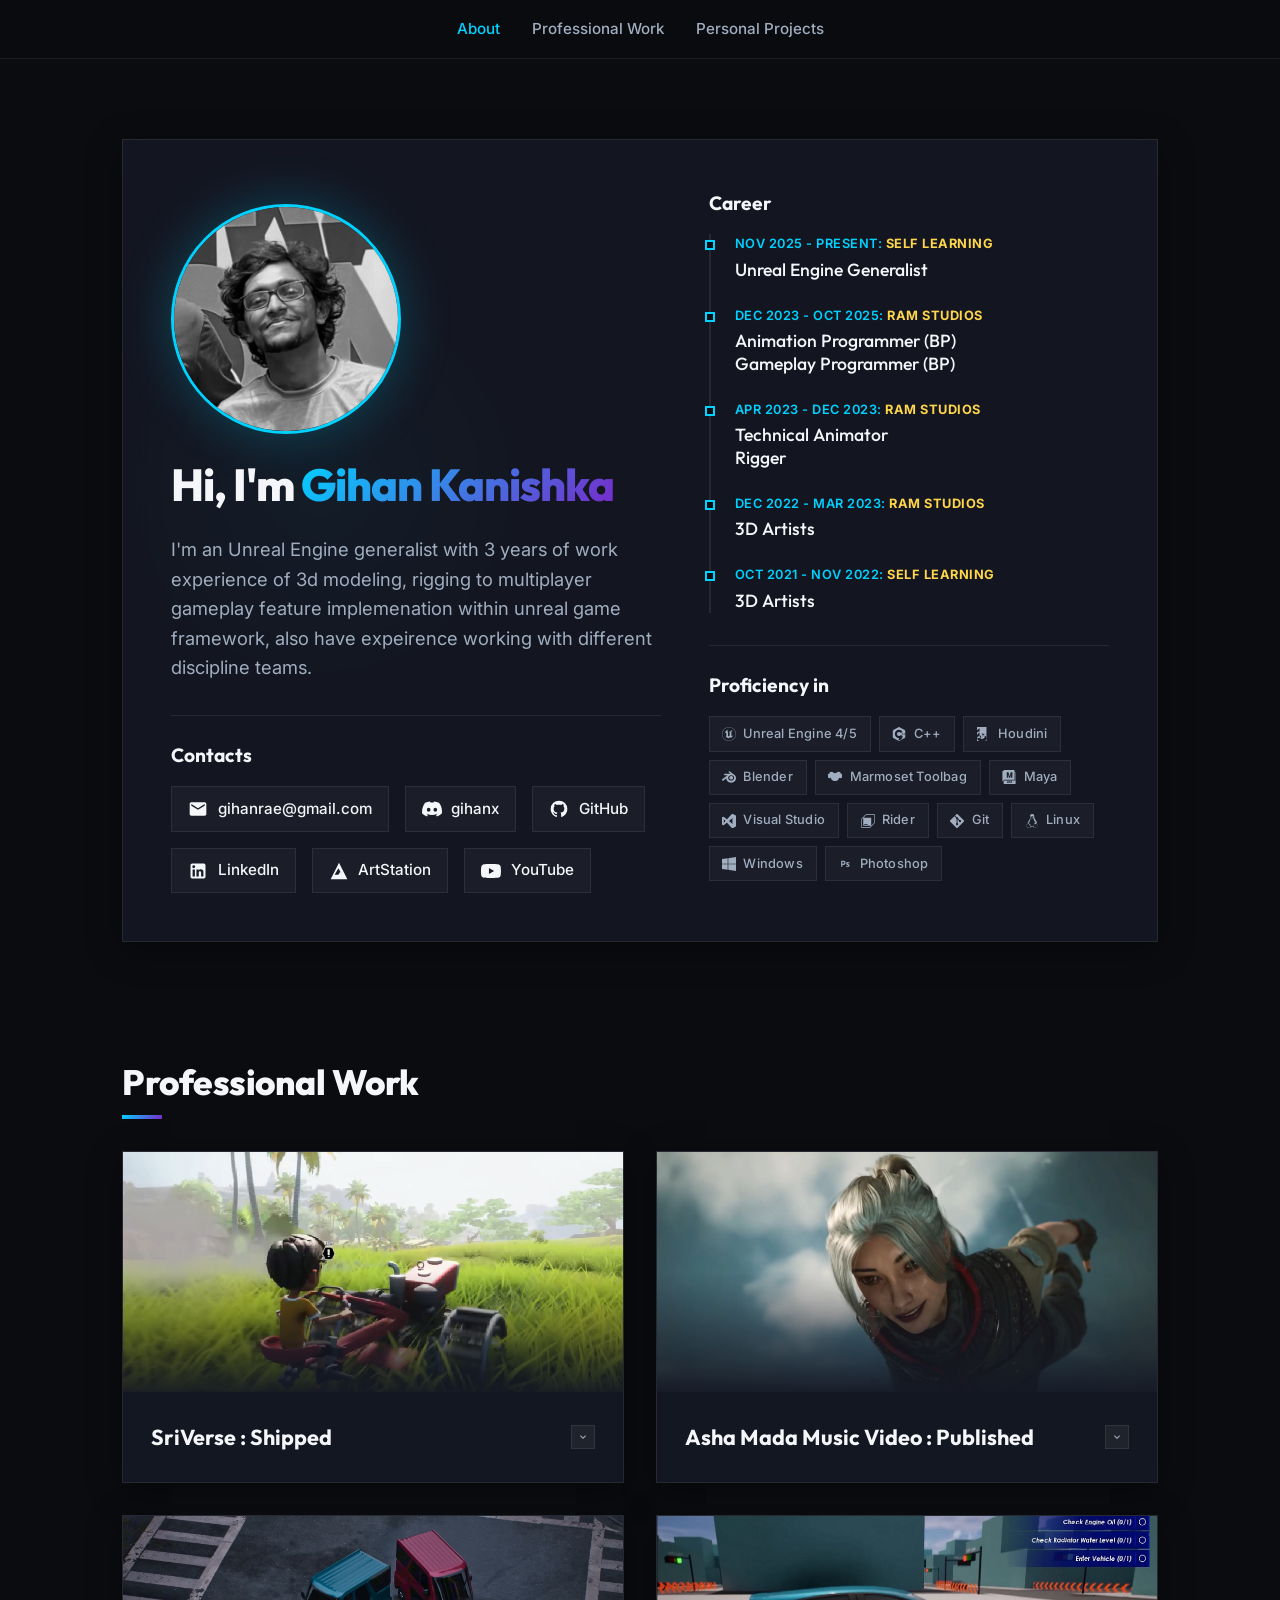
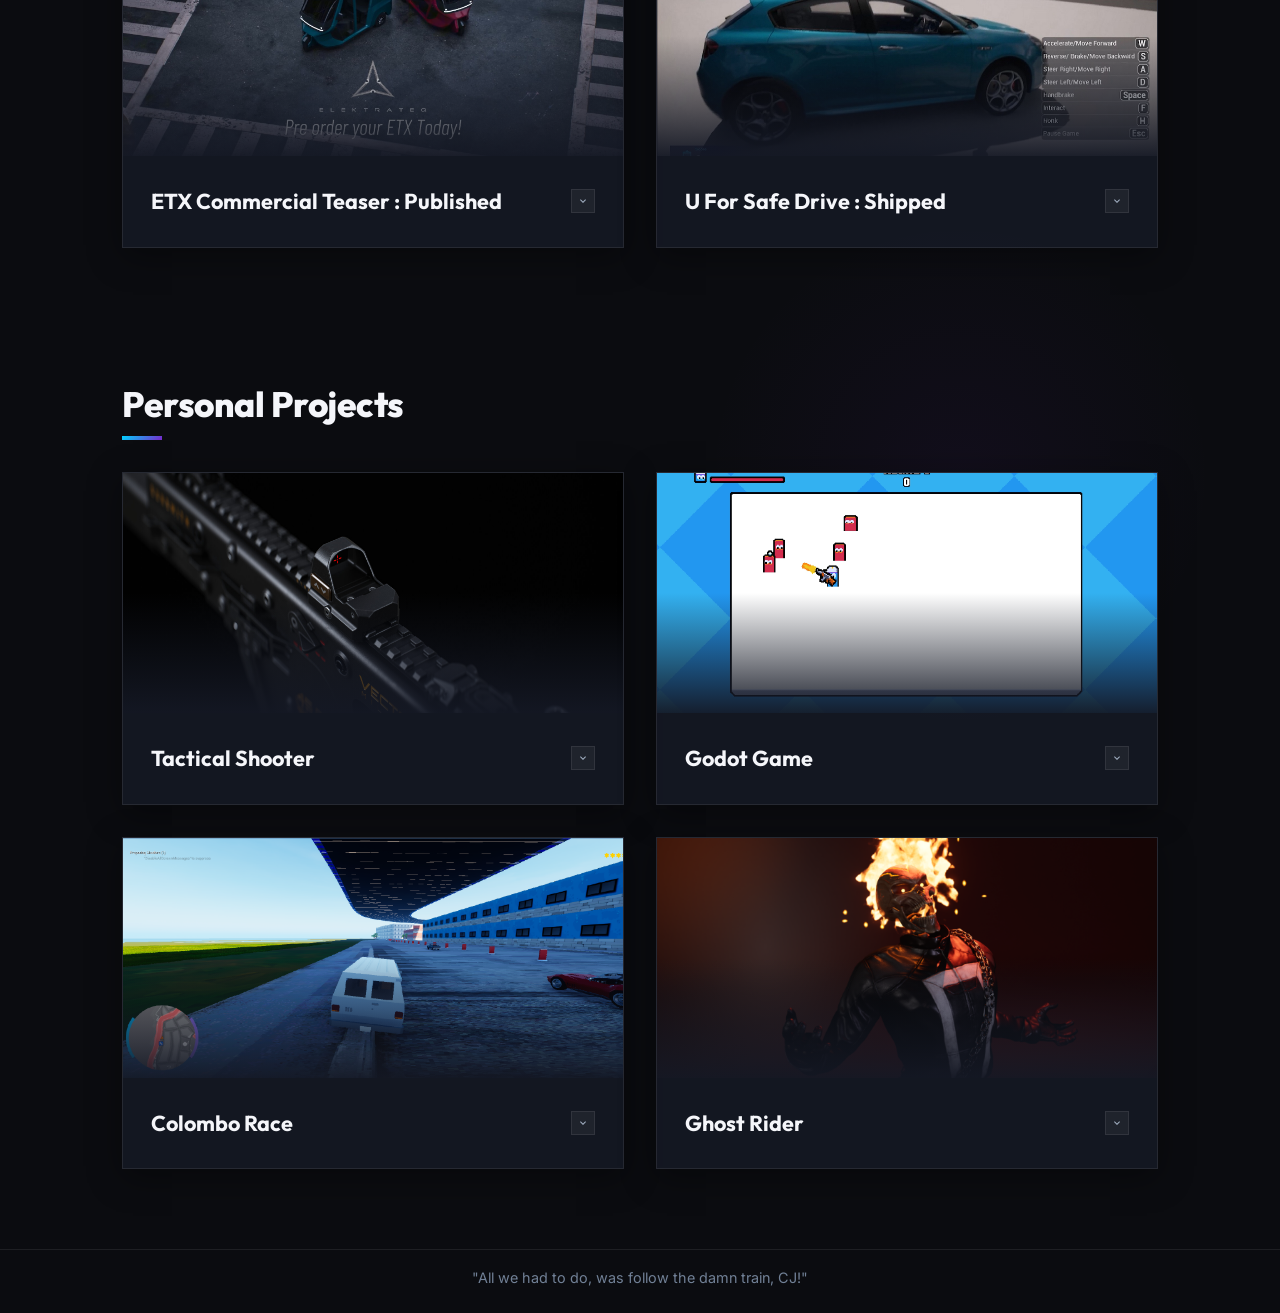
==== commit fac2bd60: "updated structure a bit" ====
--- a/index.html
+++ b/index.html
@@ -43,14 +43,16 @@
                 <div class="about-grid">
                     <!-- Left Column: Bio & Contacts -->
                     <div class="about-main">
-                        <span class="about-badge">About</span>
+                        
                         
                         <img src="assets/avatar.png" alt="Gihan Kanishka" class="profile-avatar">
 
                         <h1>Hi, I'm <span>Gihan Kanishka</span></h1>
                         <p>
-                            I'm an Unreal Engine generalist with 3 years of work experience of 3d modeling, rigging to multiplayer gameplay feature implemenation within unreal game framework, also have expeirence working with different discipline co workers.
-                        </p>
+                            I'm an Unreal Engine generalist with 3 years of work experience of 3d modeling, rigging to multiplayer gameplay feature implemenation within unreal game framework, also have expeirence working with different discipline teams.
+                        </p>
+                        <div class="tech-stack-section"></div>
+                        <h3 class="tech-stack-title">Contacts</h3>
                         <div class="contacts-grid">
                             <!-- Email -->
                             <a href="mailto:gihanrae@gmail.com" class="contact-link">
@@ -65,7 +67,7 @@
                                 <svg viewBox="0 0 127.14 96.36">
                                     <path d="M107.7,8.07A105.15,105.15,0,0,0,77.26,0a77.19,77.19,0,0,0-3.3,6.83A96.67,96.67,0,0,0,53.22,6.83,77.19,77.19,0,0,0,49.88,0,105.15,105.15,0,0,0,19.44,8.07C3.66,31.58-1.86,54.65,1,77.53A105.73,105.73,0,0,0,32,96.36a77.7,77.7,0,0,0,6.63-10.85,68.43,68.43,0,0,1-10.5-5A48.55,48.55,0,0,0,31,78,75.46,75.46,0,0,0,96.17,78a48.55,48.55,0,0,0,2.83,2.5,68.43,68.43,0,0,1-10.5,5,77.7,77.7,0,0,0,6.63,10.85,105.73,105.73,0,0,0,31.06-18.83C129.83,50.12,123.83,27.27,107.7,8.07zM42.45,65.69C36.18,65.69,31,60,31,53S36.18,40.36,42.45,40.36,53.83,46,53.83,53,48.72,65.69,42.45,65.69zm42.24,0C78.41,65.69,73.24,60,73.24,53S78.41,40.36,84.69,40.36,96.07,46,96.07,53,91,65.69,84.69,65.69z" />
                                 </svg>
-                                nazgul101
+                                gihanx
                             </div>
 
                             <!-- GitHub -->
@@ -482,6 +484,13 @@
         </div>
     </section>
 
+        <!-- Footer -->
+    <footer>
+        <div class="container">
+            <p>"All we had to do, was follow the damn train, CJ!"</p>
+        </div>
+    </footer>
+
     <!-- JavaScript Interactivity -->
     <script>
         document.addEventListener('DOMContentLoaded', () => {
--- a/stylesheets/style.css
+++ b/stylesheets/style.css
@@ -40,6 +40,7 @@
     line-height: 1.6;
     overflow-x: hidden;
     position: relative;
+
 }
 
 /* Cosmic background elements */
@@ -193,7 +194,7 @@
     display: inline-flex;
     align-items: center;
     gap: 0.6rem;
-    padding: 0.4rem 1rem;
+    padding: 0.6rem 1rem;
     width: fit-content;
     min-width: 0;
 
@@ -428,8 +429,8 @@
 
 /* Footer */
 footer {
-    padding: 3rem 0;
-    margin-top: 6rem;
+    padding: 1rem 0;
+    margin-top: 1rem;
     border-top: 1px solid var(--border-color);
     text-align: center;
     color: var(--text-muted);
@@ -540,13 +541,13 @@
 
 .profile-avatar {
     display: block;
-    width: 120px;
-    height: 120px;
+    width: 230px;
+    height: 230px;
     object-fit: cover;
-    border-radius: 50%;
+    border-radius: 100%;
     border: 3px solid var(--accent-blue);
     margin: 1rem 0 1.5rem;
-    box-shadow: 0 0 18px rgba(0, 210, 255, 0.25);
+    box-shadow: 0 0 50px rgba(0, 210, 255, 0.25);
 }
 
 .tech-badge svg {
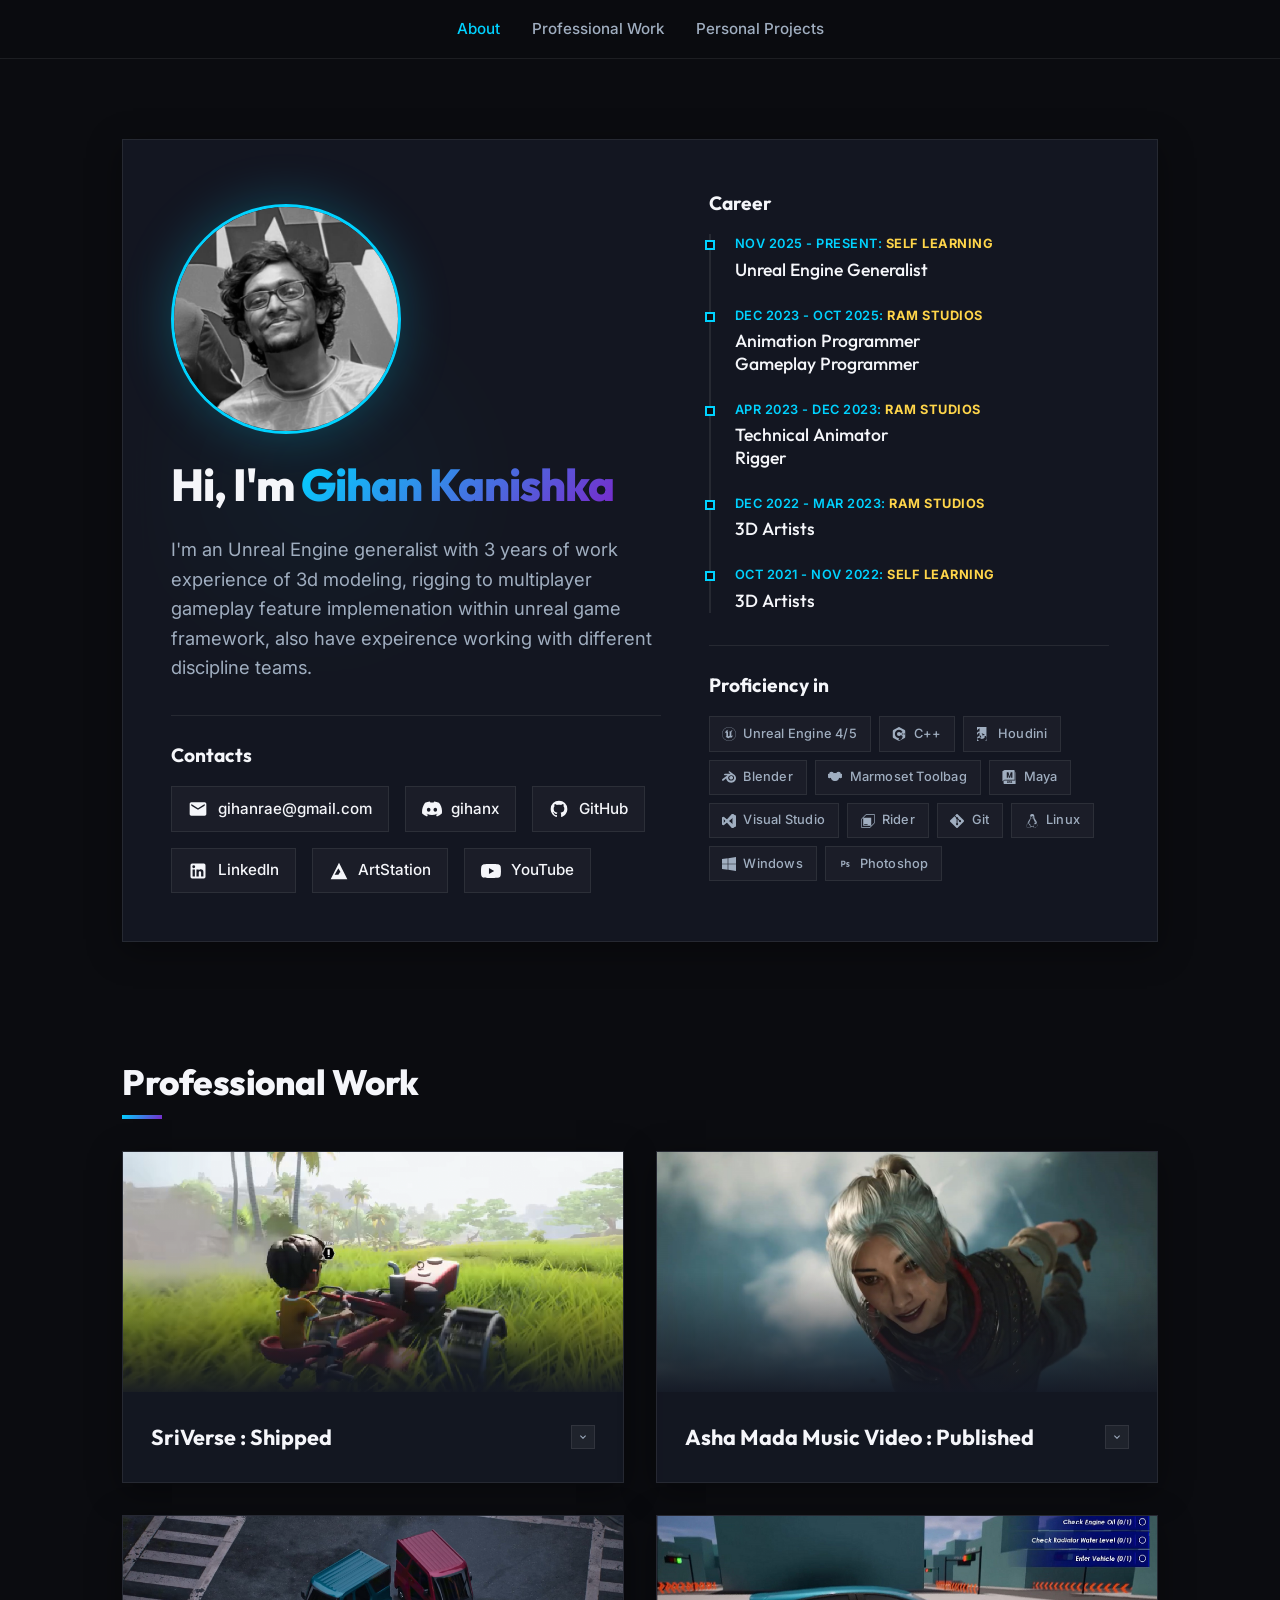
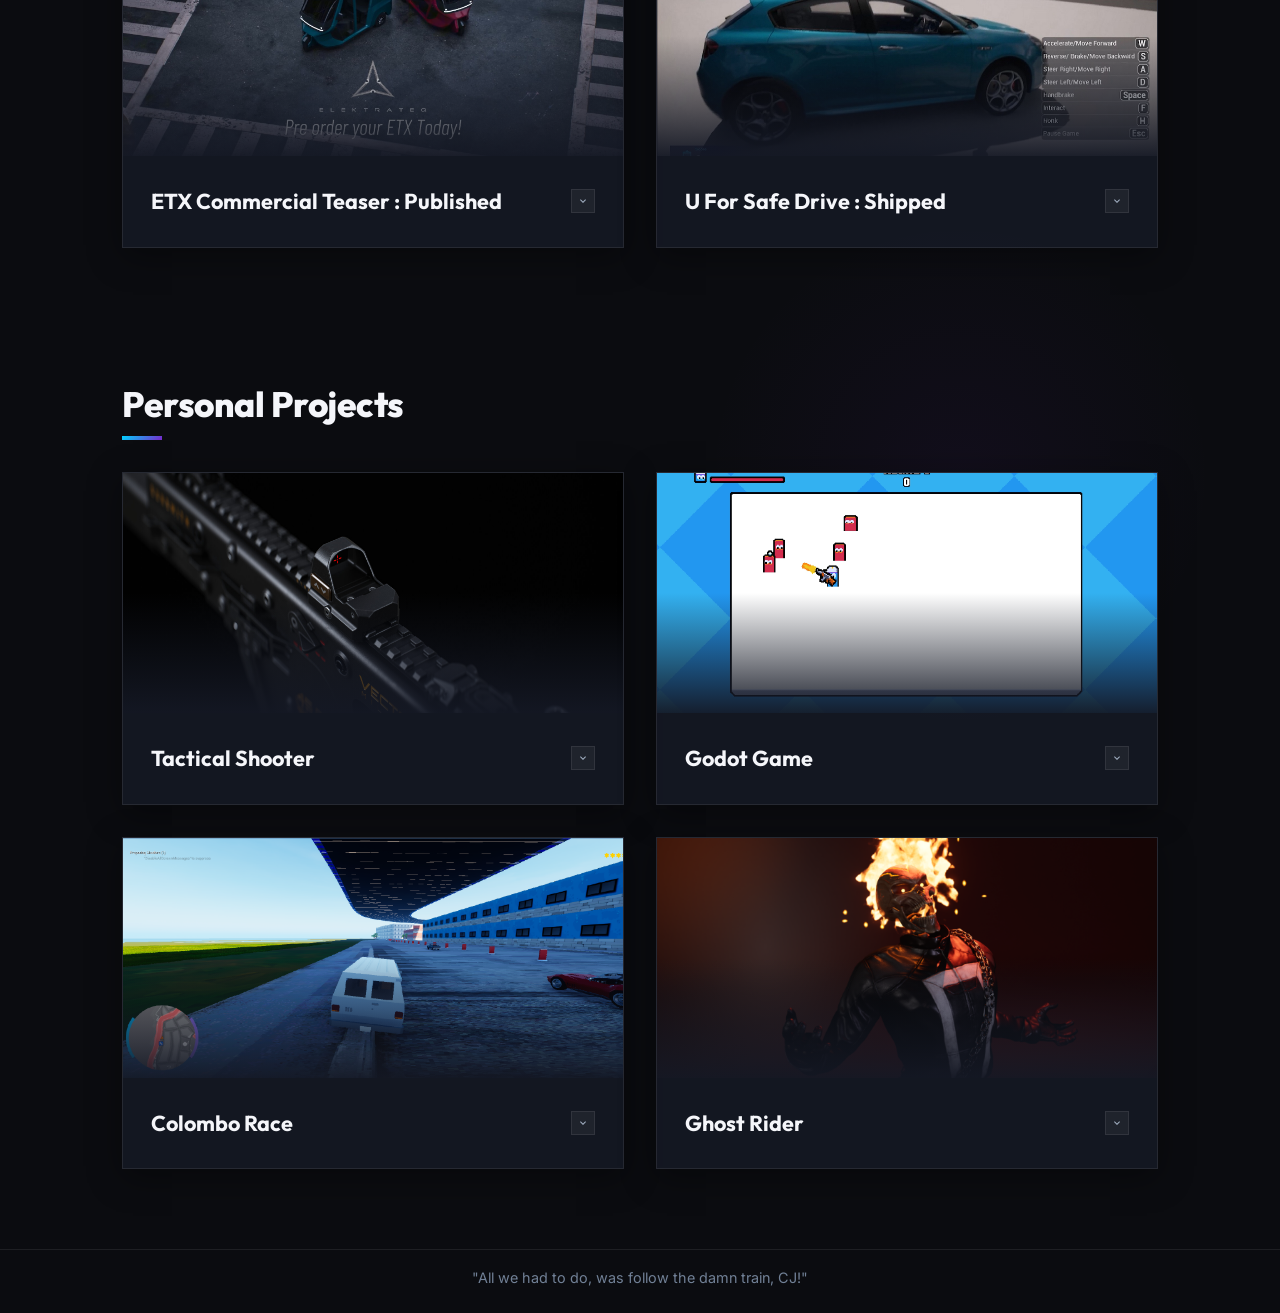
==== commit 3cbcc905: "fixed typo" ====
--- a/index.html
+++ b/index.html
@@ -117,8 +117,8 @@
                                 <div class="timeline-item">
                                     <div class="timeline-marker"></div>
                                     <div class="timeline-date">Dec 2023 - Oct 2025: <b>RAM Studios</b></div>
-                                    <div class="timeline-role">Animation Programmer (BP)</div>
-                                    <div class="timeline-role">Gameplay Programmer (BP)</div>
+                                    <div class="timeline-role">Animation Programmer</div>
+                                    <div class="timeline-role">Gameplay Programmer</div>
                                 </div>
                                 <div class="timeline-item">
                                     <div class="timeline-marker"></div>
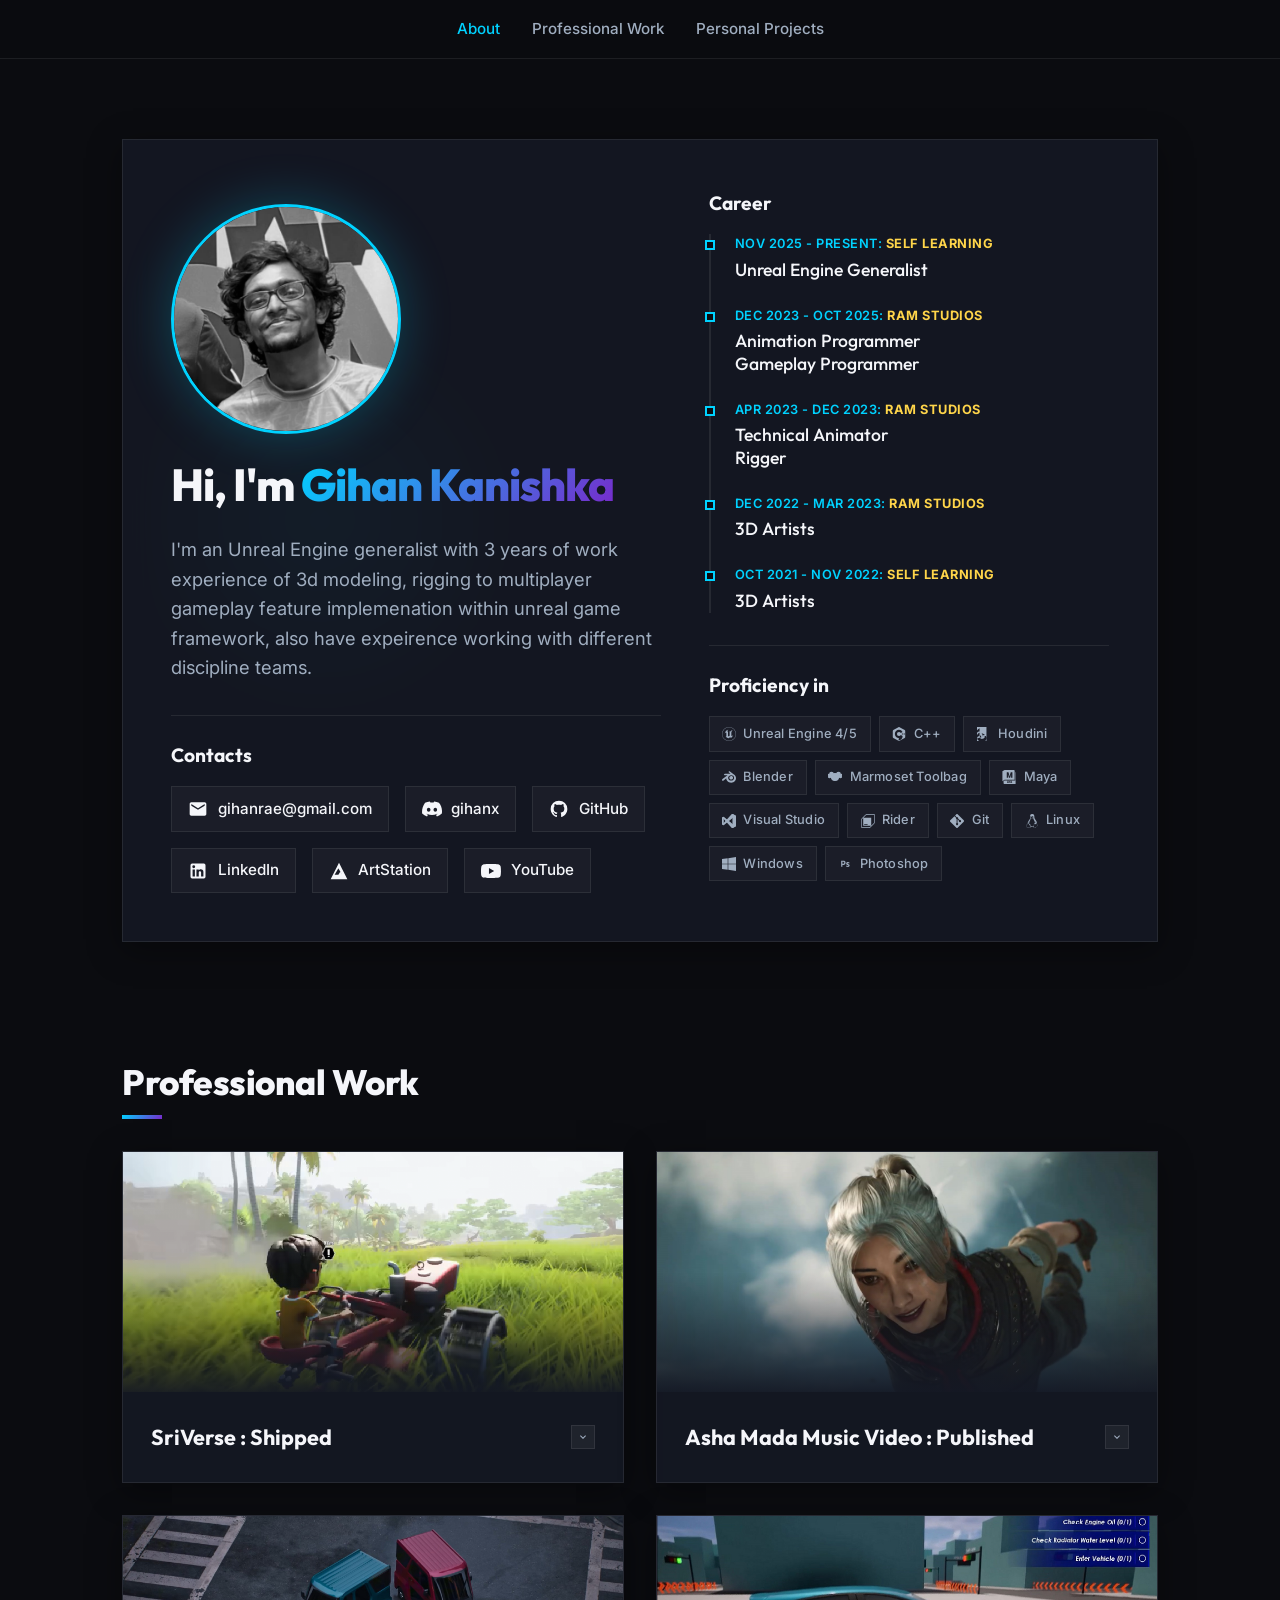
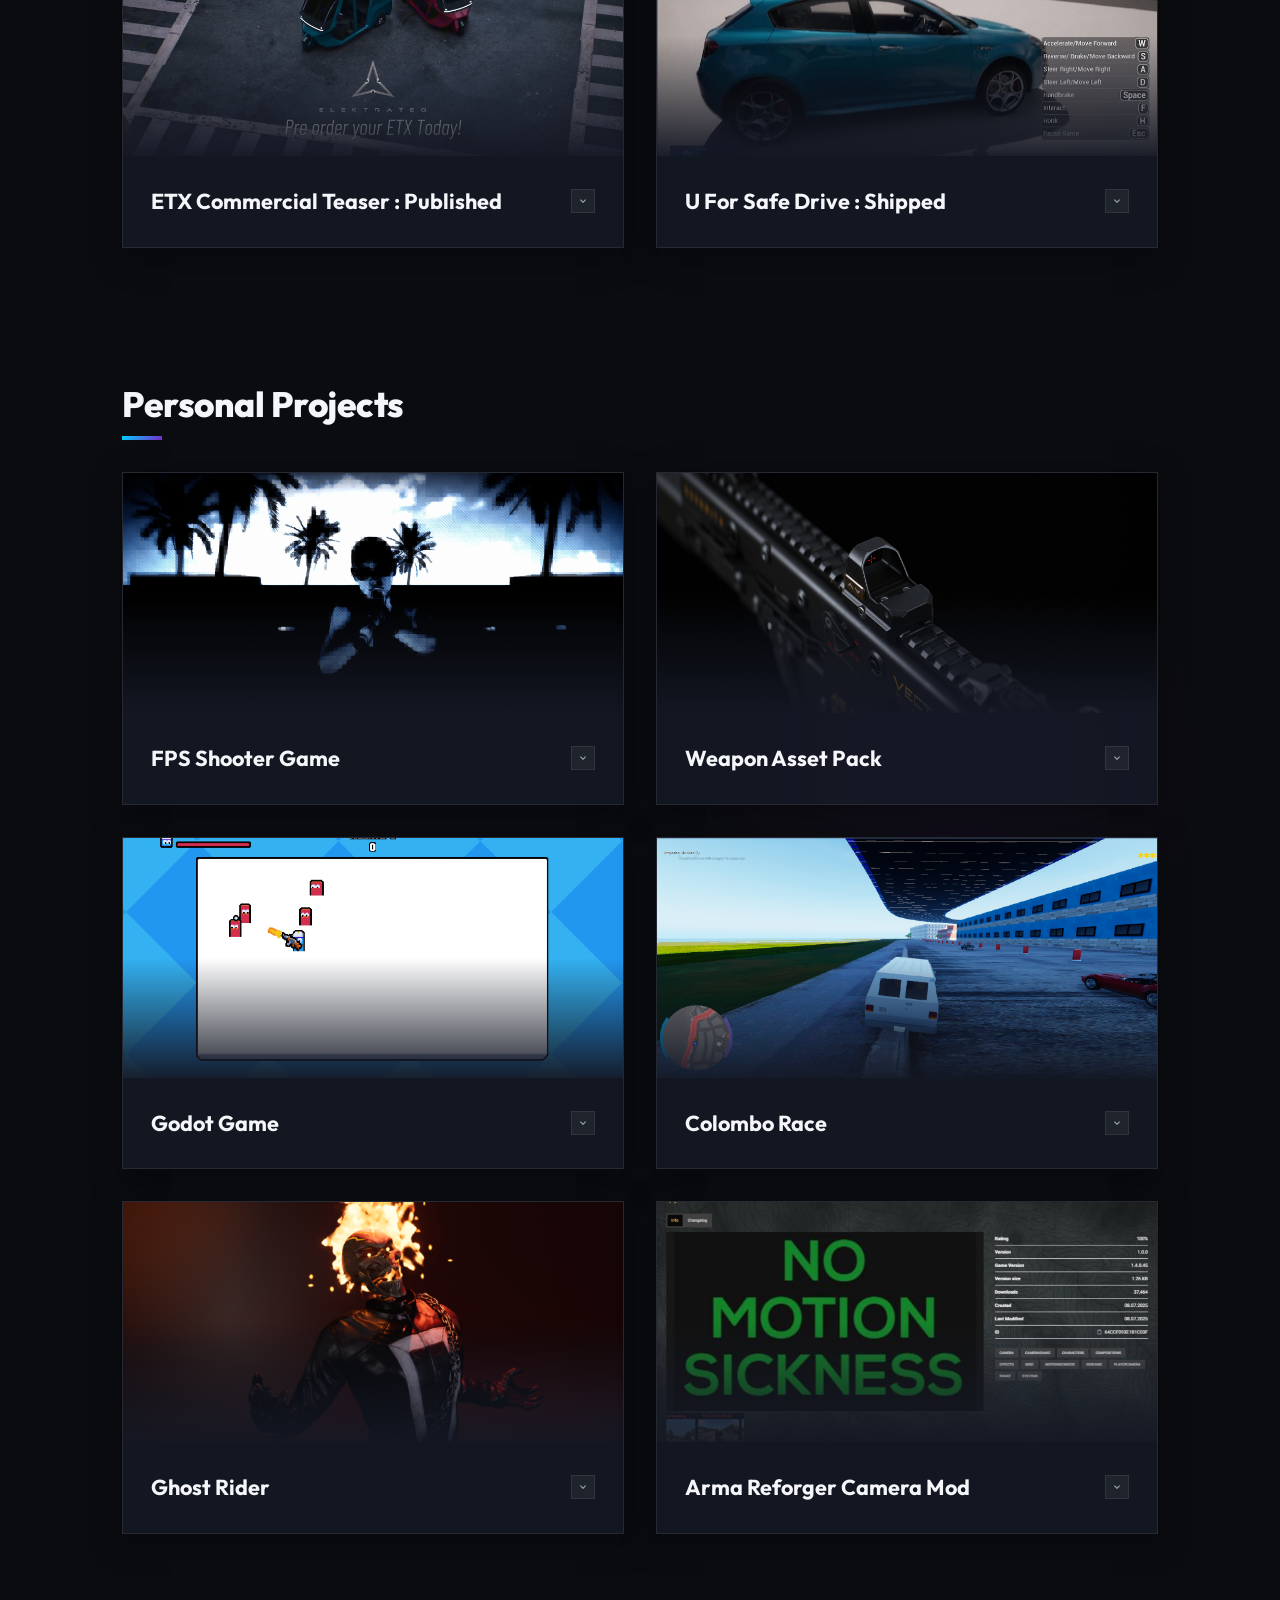
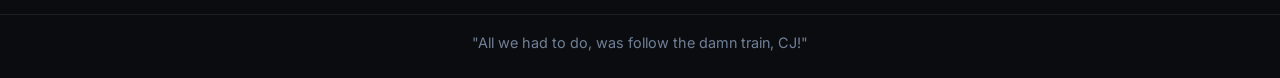
==== commit bb90d9a4: "added gas and arma cam mod" ====
--- a/index.html
+++ b/index.html
@@ -363,30 +363,55 @@
             <h2 class="section-title">Personal Projects</h2>
             <div class="cards-grid">
 
+
                 <!-- Card 1: Weapon Pack -->
                 <div class="project-card" data-video-id="LzFLiZ2MmVk">
                     <div class="project-thumbnail">
+                        <img src="assets/thumbnail_gas.png" alt="Weapon Pack" loading="lazy">
+                    </div>
+                    <div class="project-info">
+                        <div class="project-header-row">
+                            <h3 class="project-title">FPS Shooter Game</h3>
+                            <span class="expand-icon">
+                                <svg viewBox="0 0 24 24">
+                                    <path d="M16.59 8.59L12 13.17 7.41 8.59 6 10l6 6 6-6z" />
+                                </svg>
+                            </span>
+                        </div>
+                    </div>
+                    <div class="project-details">
+                        <p class="project-description">
+                            Modern fps shooter game.
+                        </p>
+                        <a href="https://gihanrae.github.io/gas-website/" class="project-link-btn" target="_blank" rel="noopener noreferrer">
+                            <span>Site</span>
+                            <svg viewBox="0 0 24 24" style="width:16px; height:16px; fill:currentColor;">
+                                <path d="M12 2L2 22h20L12 2zm-1.5 5.5l5.25 9H6.75l5.25-9zm3 5.25l2.25 3.75h-4.5l2.25-3.75z"/>
+                            </svg>
+                        </a>
+                    </div>
+                </div>
+
+
+                <!-- Card 1: Weapon Pack -->
+                <div class="project-card" data-video-id="LzFLiZ2MmVk">
+                    <div class="project-thumbnail">
                         <img src="assets/thumbnail_weaponpack.jpg" alt="Weapon Pack" loading="lazy">
                     </div>
                     <div class="project-info">
                         <div class="project-header-row">
-                            <h3 class="project-title">Tactical Shooter</h3>
-                            <span class="expand-icon">
-                                <svg viewBox="0 0 24 24">
-                                    <path d="M16.59 8.59L12 13.17 7.41 8.59 6 10l6 6 6-6z" />
-                                </svg>
-                            </span>
-                        </div>
-                    </div>
-                    <div class="project-details">
-                        <p class="project-description">
-                            Shooter game made to understand landscape generation and gameready hard surface models created for learning purposes, showcasing detailed modeling, baking, texturing, and materials.
-                        </p>
-                        <div class="video-wrapper">
-                            <iframe src="" title="Shooter"
-                                allow="accelerometer; autoplay; clipboard-write; encrypted-media; gyroscope; picture-in-picture"
-                                allowfullscreen></iframe>
-                        </div>
+                            <h3 class="project-title">Weapon Asset Pack</h3>
+                            <span class="expand-icon">
+                                <svg viewBox="0 0 24 24">
+                                    <path d="M16.59 8.59L12 13.17 7.41 8.59 6 10l6 6 6-6z" />
+                                </svg>
+                            </span>
+                        </div>
+                    </div>
+                    <div class="project-details">
+                        <p class="project-description">
+                            Gameready hard surface models created for learning purposes, showcasing detailed modeling, baking, texturing, and materials.
+                        </p>
                         <a href="https://www.artstation.com/gihanrae" class="project-link-btn" target="_blank" rel="noopener noreferrer">
                             <span>View weapon models on ArtStation</span>
                             <svg viewBox="0 0 24 24" style="width:16px; height:16px; fill:currentColor;">
@@ -477,6 +502,34 @@
                                 allow="accelerometer; autoplay; clipboard-write; encrypted-media; gyroscope; picture-in-picture"
                                 allowfullscreen></iframe>
                         </div>
+                    </div>
+                </div>
+
+                                <!-- Card 2: Ghost Rider -->
+                <div class="project-card" data-video-id="KGvB_l_4lcI">
+                    <div class="project-thumbnail">
+                        <img src="assets/thumbnail_armacam.jpg" alt="Godot Game" loading="lazy">
+                    </div>
+                    <div class="project-info">
+                        <div class="project-header-row">
+                            <h3 class="project-title">Arma Reforger Camera Mod</h3>
+                            <span class="expand-icon">
+                                <svg viewBox="0 0 24 24">
+                                    <path d="M16.59 8.59L12 13.17 7.41 8.59 6 10l6 6 6-6z" />
+                                </svg>
+                            </span>
+                        </div>
+                    </div>
+                    <div class="project-details">
+                        <p class="project-description">
+                            Camera modification for arma reforger to help with motion sickness. over 35k downloads.
+                        </p>
+                        <a href="https://reforger.armaplatform.com/workshop/64CCF093E1B1C03F-NoMotionSicknessCamera" class="project-link-btn" target="_blank" rel="noopener noreferrer">
+                            <span>View mod on arma workshop</span>
+                            <svg viewBox="0 0 24 24" style="width:16px; height:16px; fill:currentColor;">
+                                <path d="M12 2L2 22h20L12 2zm-1.5 5.5l5.25 9H6.75l5.25-9zm3 5.25l2.25 3.75h-4.5l2.25-3.75z"/>
+                            </svg>
+                        </a>
                     </div>
                 </div>
 
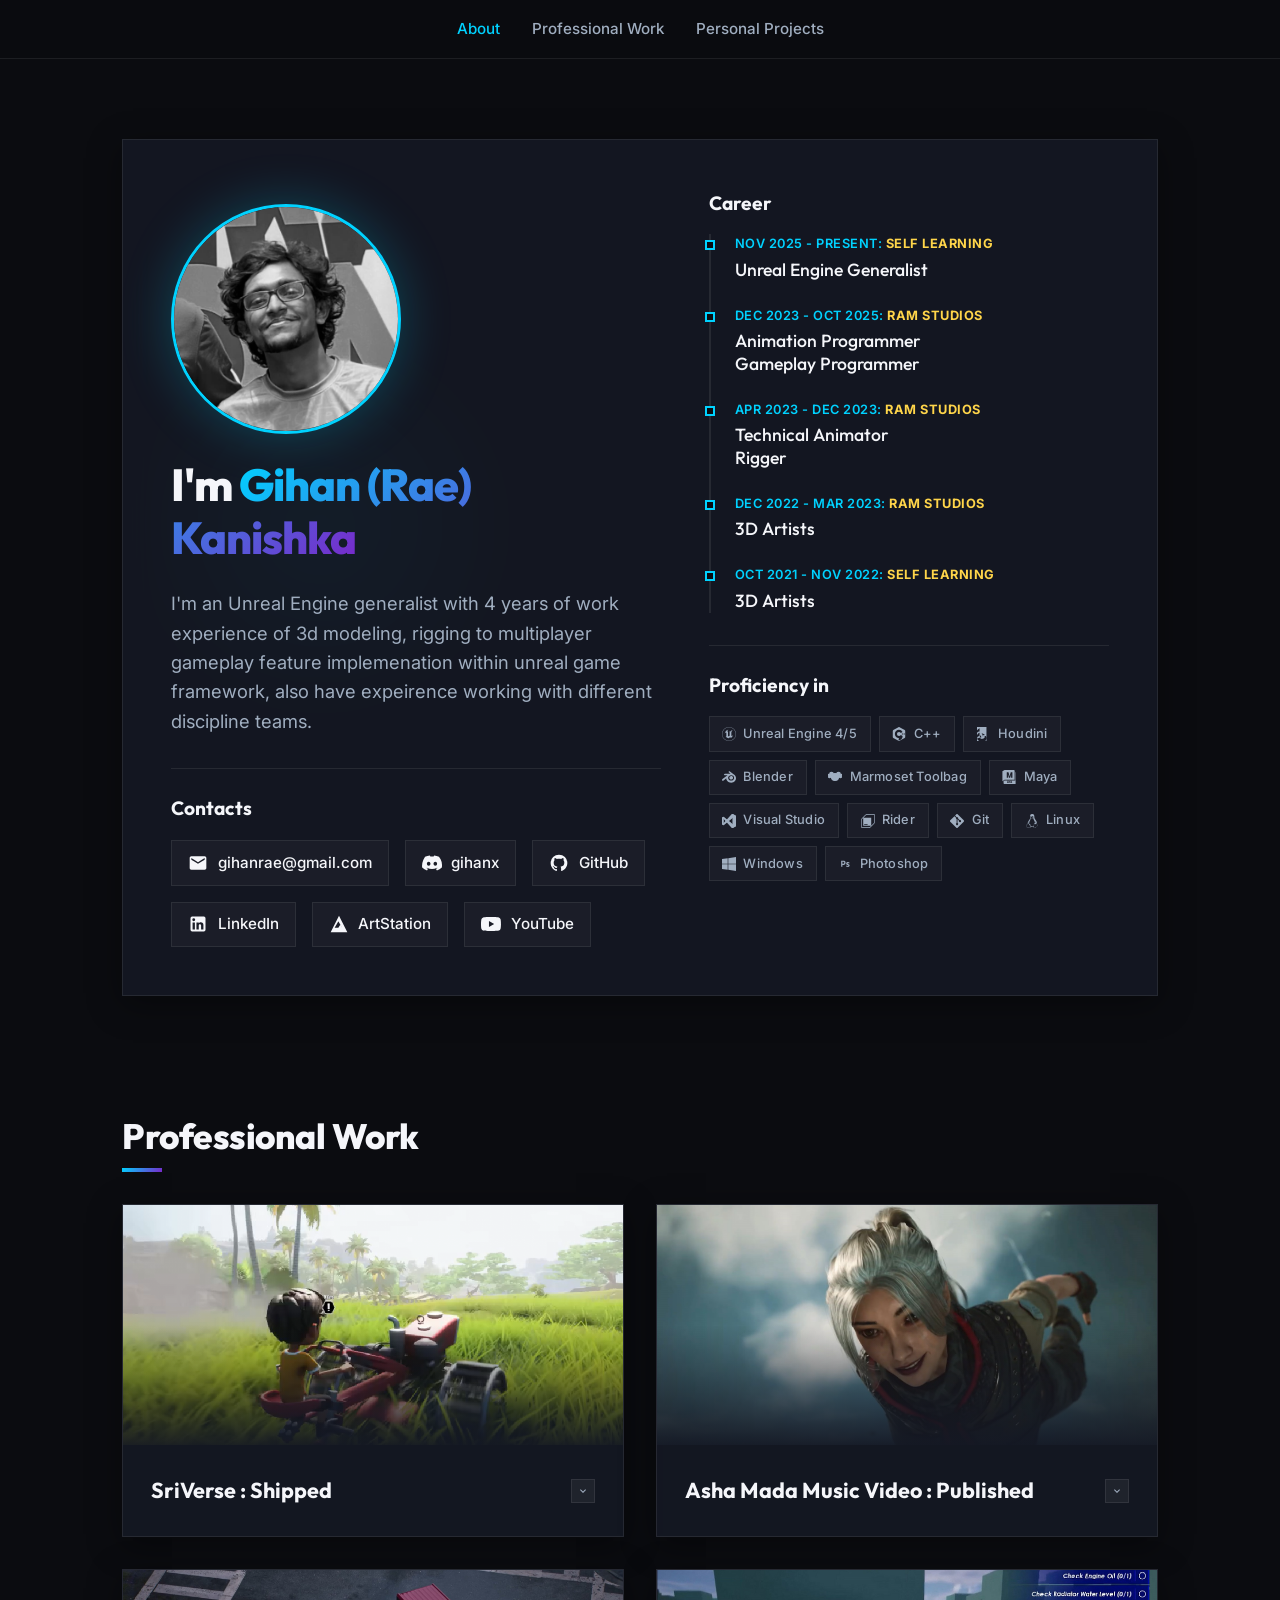
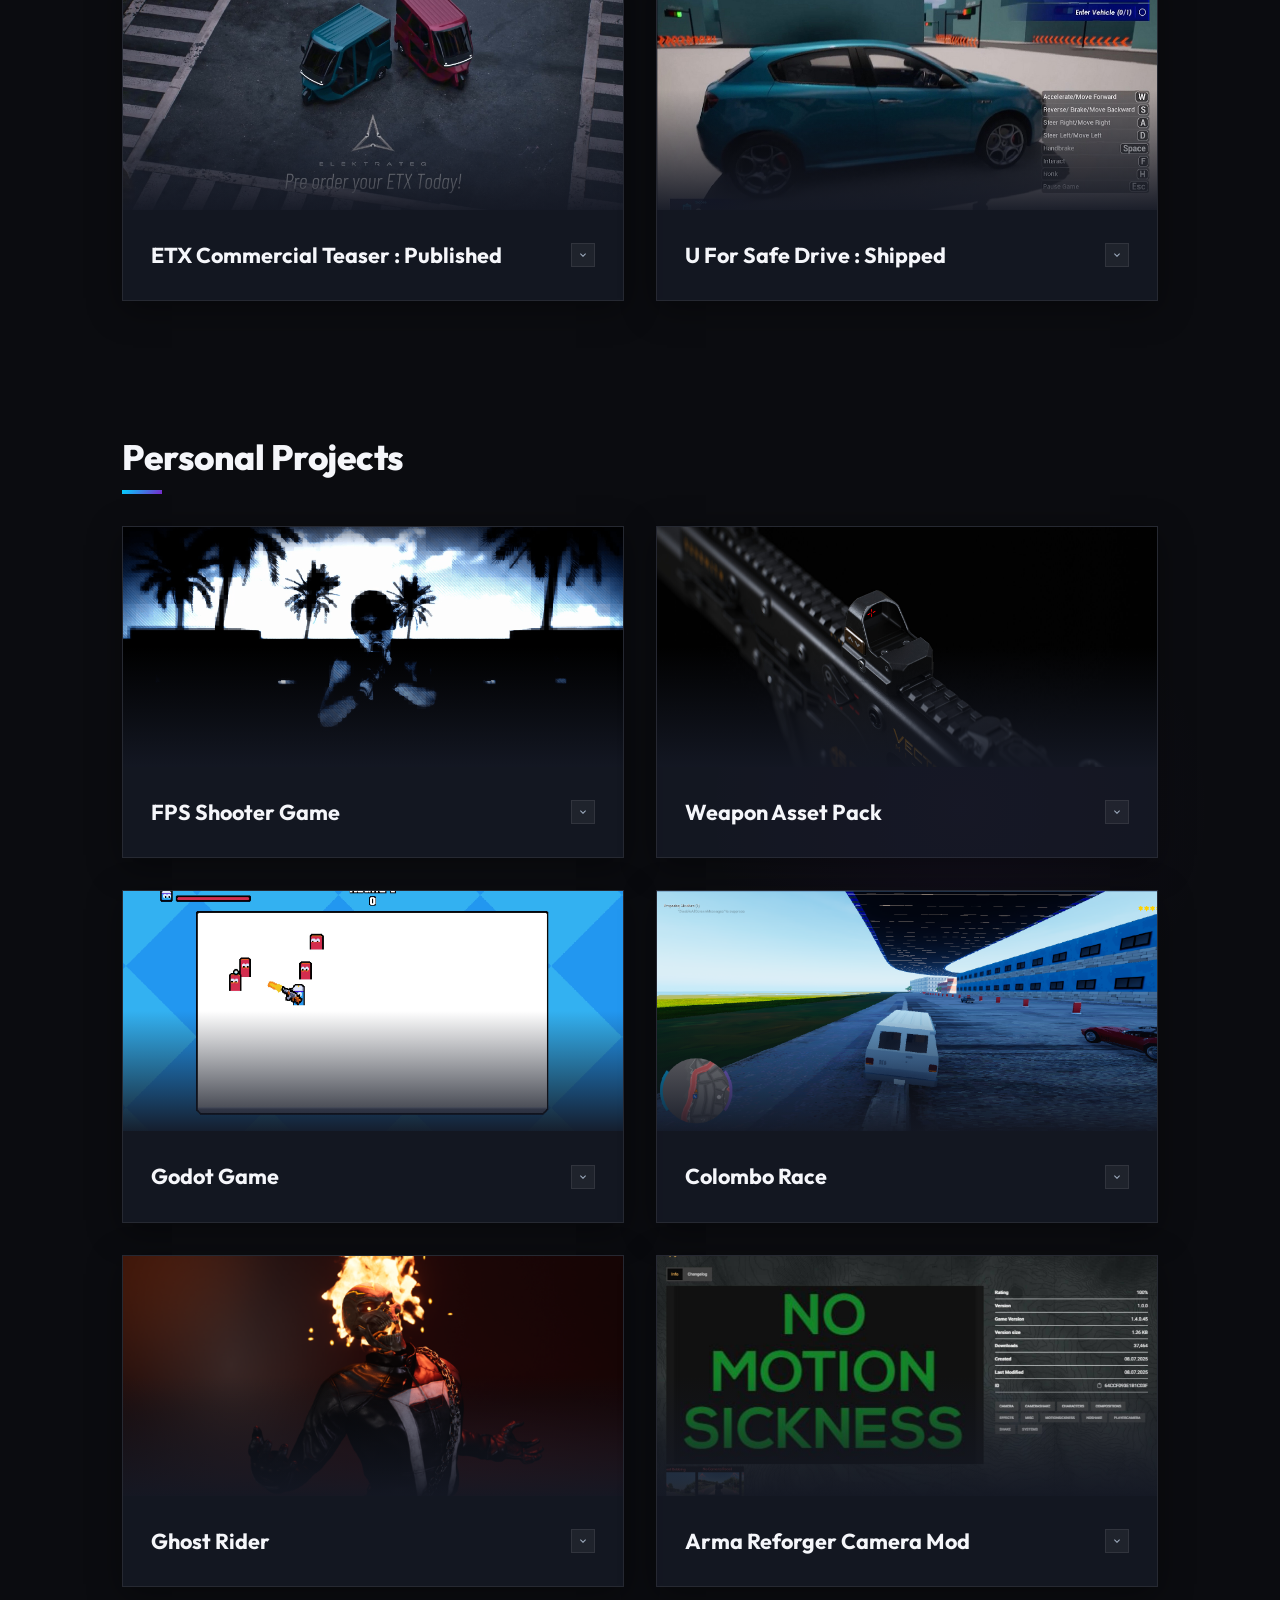
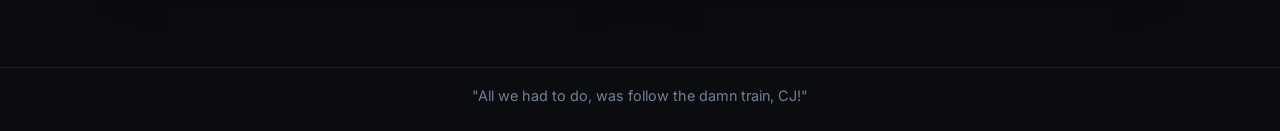
==== commit a996951a: "fixed user name" ====
--- a/index.html
+++ b/index.html
@@ -47,9 +47,9 @@
                         
                         <img src="assets/avatar.png" alt="Gihan Kanishka" class="profile-avatar">
 
-                        <h1>Hi, I'm <span>Gihan Kanishka</span></h1>
+                        <h1>I'm <span>Gihan (Rae) Kanishka</span></h1>
                         <p>
-                            I'm an Unreal Engine generalist with 3 years of work experience of 3d modeling, rigging to multiplayer gameplay feature implemenation within unreal game framework, also have expeirence working with different discipline teams.
+                            I'm an Unreal Engine generalist with 4 years of work experience of 3d modeling, rigging to multiplayer gameplay feature implemenation within unreal game framework, also have expeirence working with different discipline teams.
                         </p>
                         <div class="tech-stack-section"></div>
                         <h3 class="tech-stack-title">Contacts</h3>
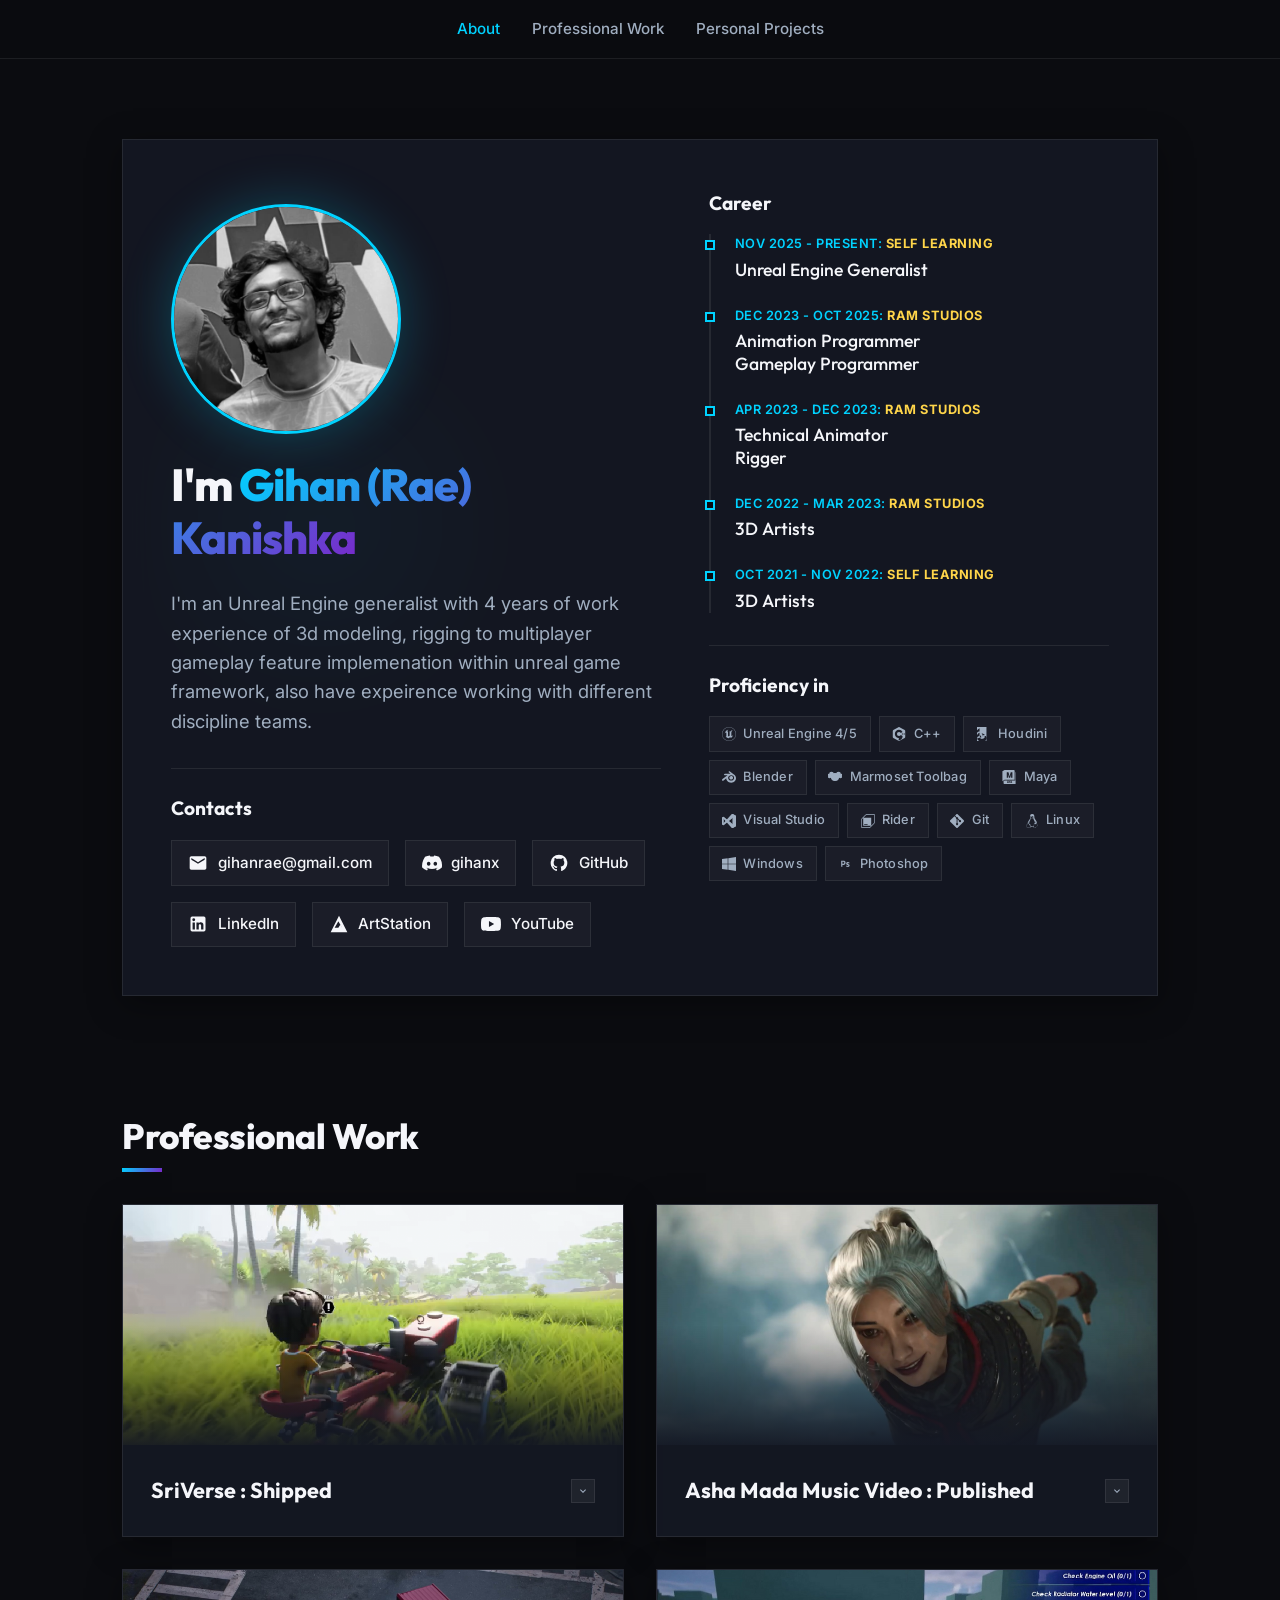
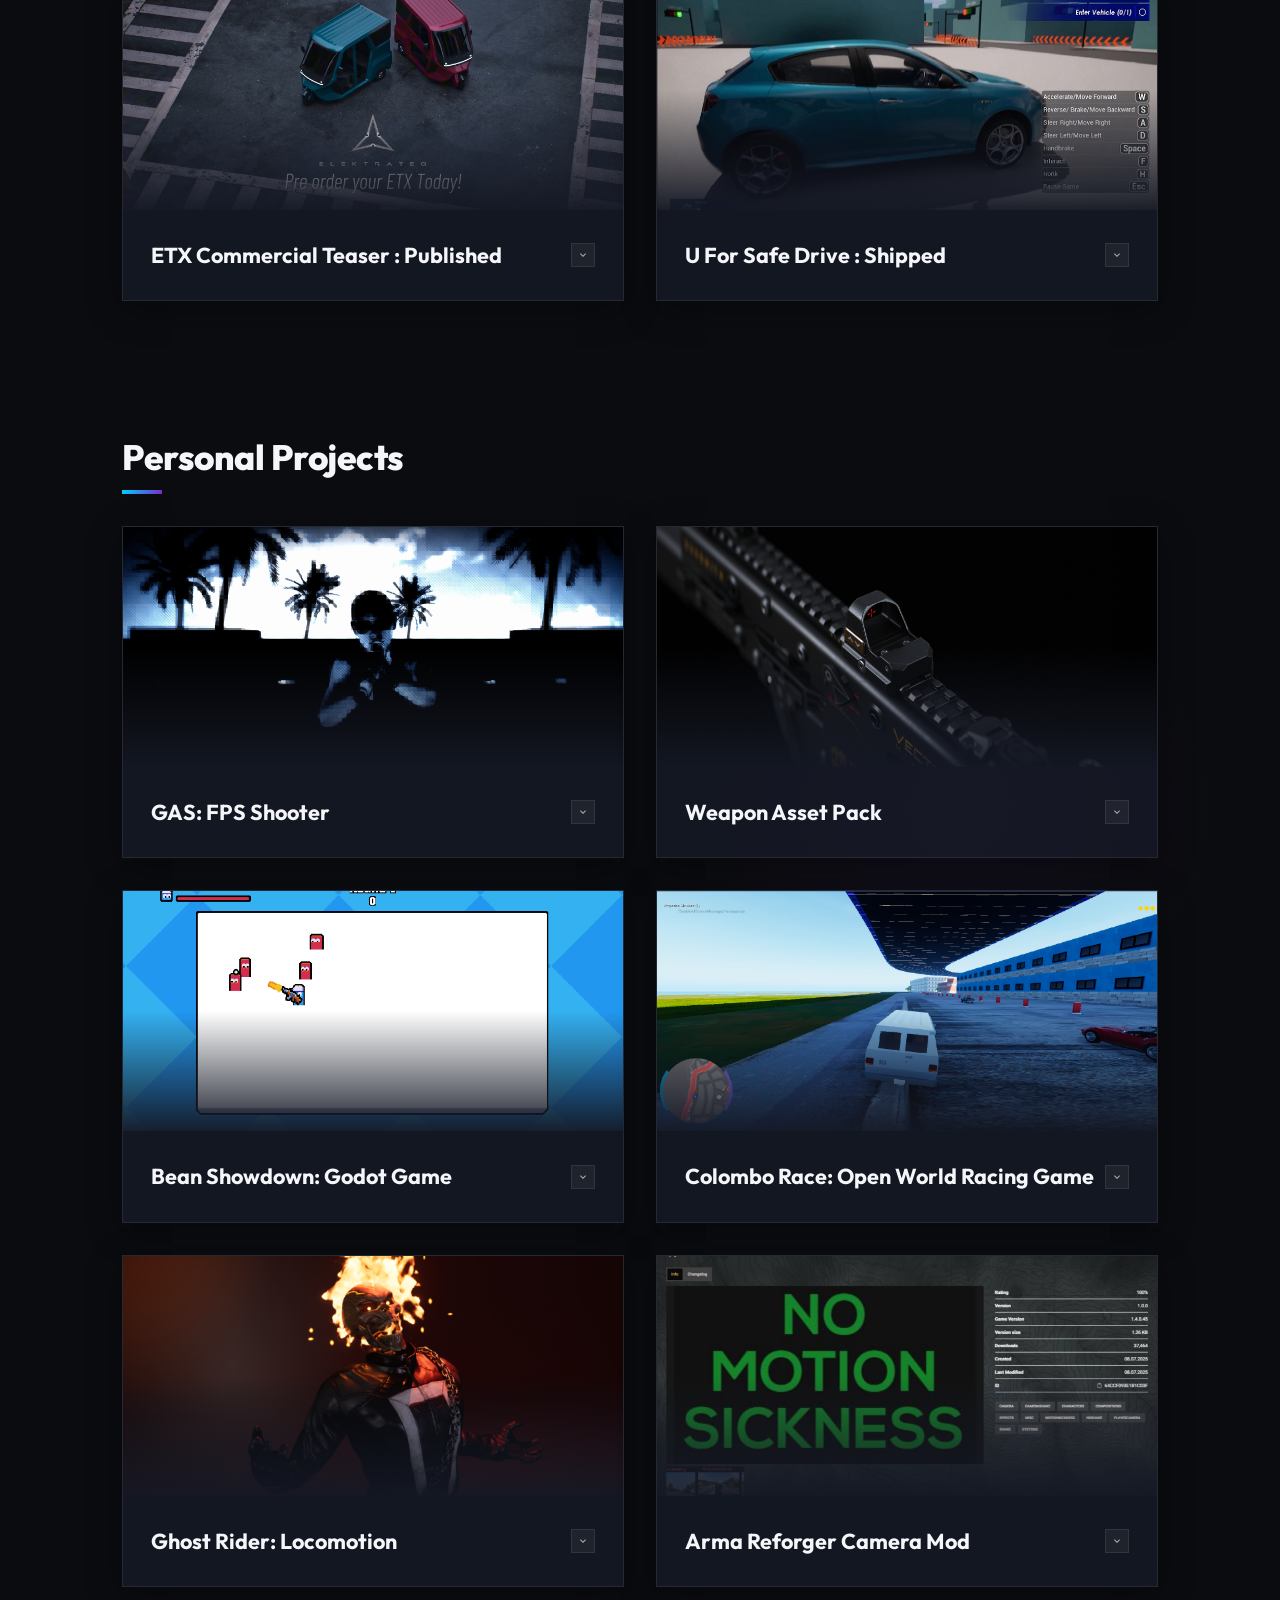
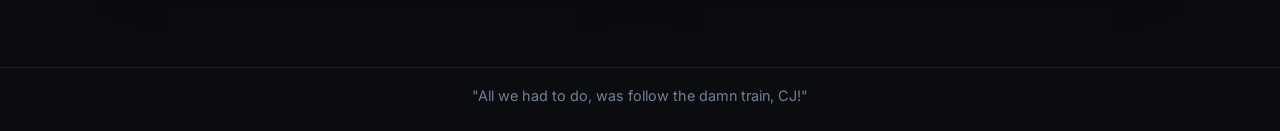
==== commit bcd20b73: "updated titles" ====
--- a/index.html
+++ b/index.html
@@ -371,7 +371,7 @@
                     </div>
                     <div class="project-info">
                         <div class="project-header-row">
-                            <h3 class="project-title">FPS Shooter Game</h3>
+                            <h3 class="project-title">GAS: FPS Shooter</h3>
                             <span class="expand-icon">
                                 <svg viewBox="0 0 24 24">
                                     <path d="M16.59 8.59L12 13.17 7.41 8.59 6 10l6 6 6-6z" />
@@ -384,7 +384,7 @@
                             Modern fps shooter game.
                         </p>
                         <a href="https://gihanrae.github.io/gas-website/" class="project-link-btn" target="_blank" rel="noopener noreferrer">
-                            <span>Site</span>
+                            <span>GAS Website</span>
                             <svg viewBox="0 0 24 24" style="width:16px; height:16px; fill:currentColor;">
                                 <path d="M12 2L2 22h20L12 2zm-1.5 5.5l5.25 9H6.75l5.25-9zm3 5.25l2.25 3.75h-4.5l2.25-3.75z"/>
                             </svg>
@@ -428,7 +428,7 @@
                     </div>
                     <div class="project-info">
                         <div class="project-header-row">
-                            <h3 class="project-title">Godot Game</h3>
+                            <h3 class="project-title">Bean Showdown: Godot Game</h3>
                             <span class="expand-icon">
                                 <svg viewBox="0 0 24 24">
                                     <path d="M16.59 8.59L12 13.17 7.41 8.59 6 10l6 6 6-6z" />
@@ -455,7 +455,7 @@
                     </div>
                     <div class="project-info">
                         <div class="project-header-row">
-                            <h3 class="project-title">Colombo Race</h3>
+                            <h3 class="project-title">Colombo Race: Open World Racing Game</h3>
                             <span class="expand-icon">
                                 <svg viewBox="0 0 24 24">
                                     <path d="M16.59 8.59L12 13.17 7.41 8.59 6 10l6 6 6-6z" />
@@ -485,7 +485,7 @@
                     </div>
                     <div class="project-info">
                         <div class="project-header-row">
-                            <h3 class="project-title">Ghost Rider</h3>
+                            <h3 class="project-title">Ghost Rider: Locomotion</h3>
                             <span class="expand-icon">
                                 <svg viewBox="0 0 24 24">
                                     <path d="M16.59 8.59L12 13.17 7.41 8.59 6 10l6 6 6-6z" />
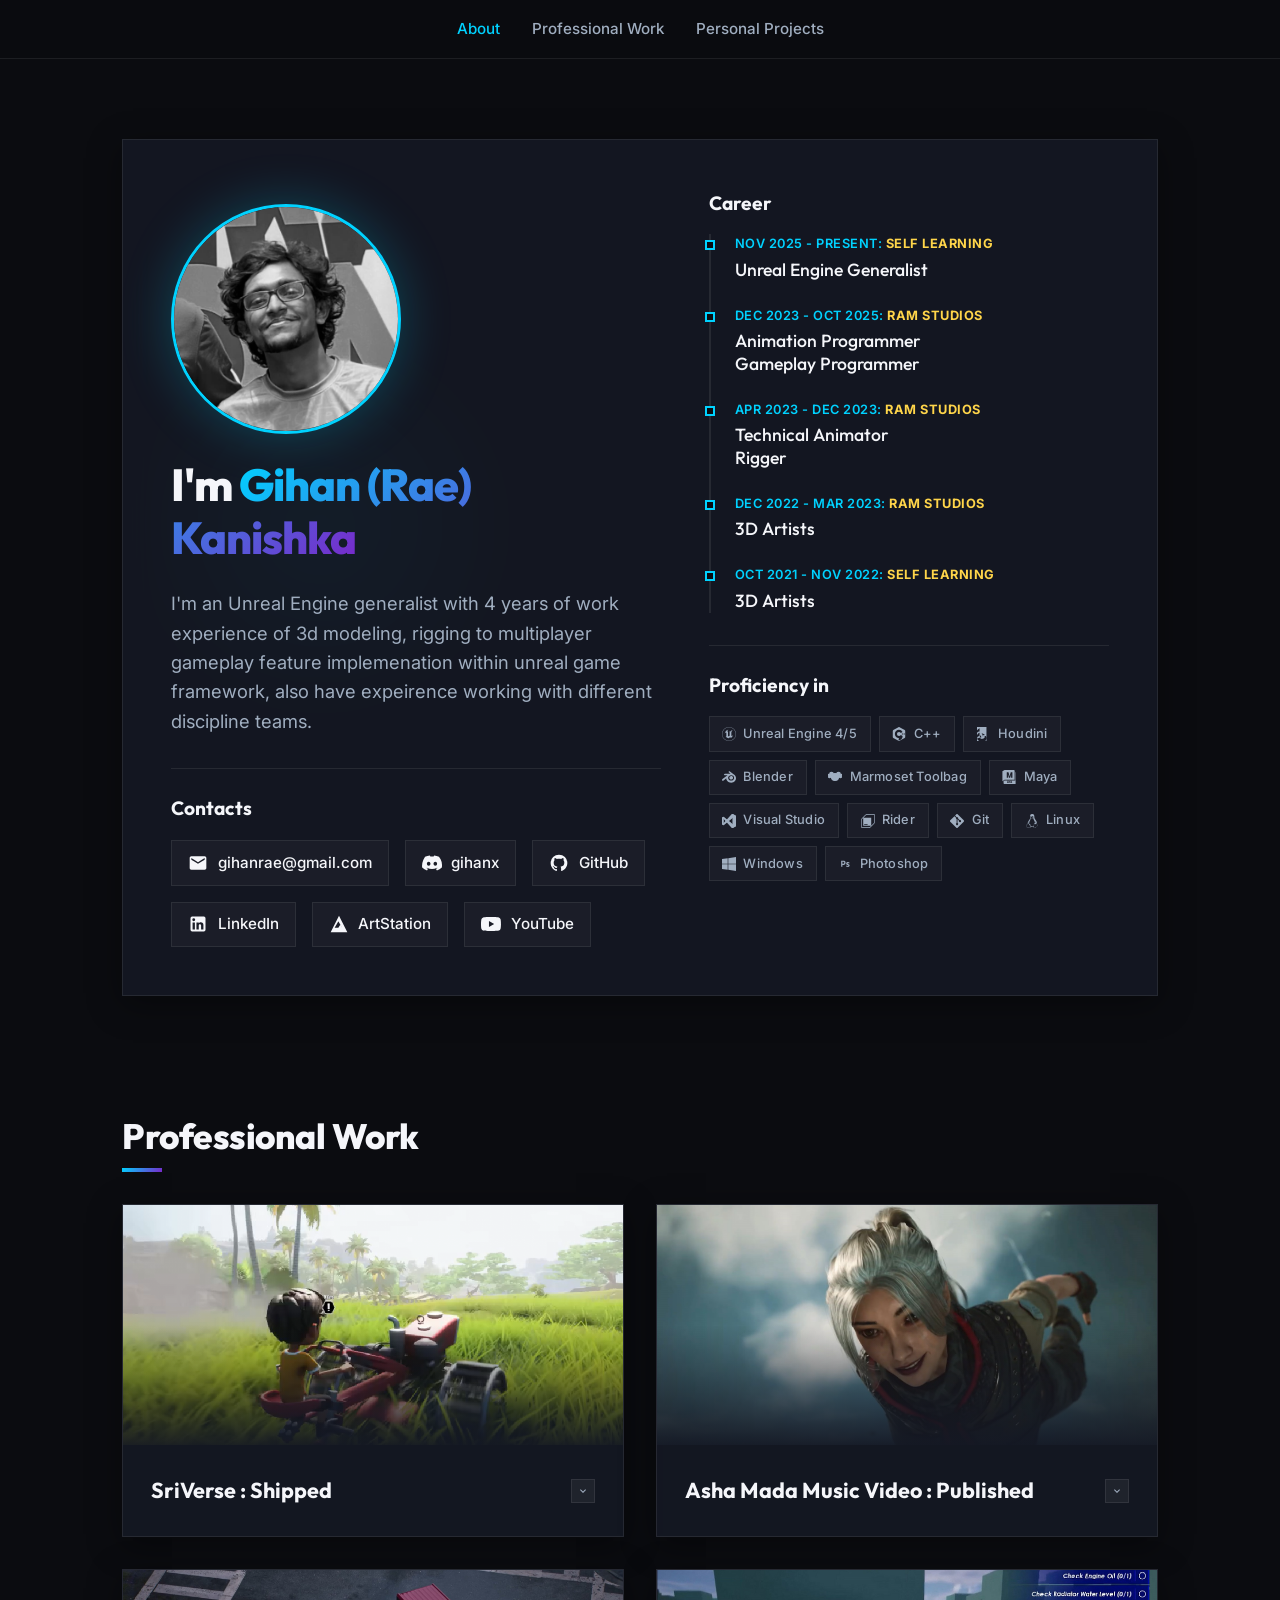
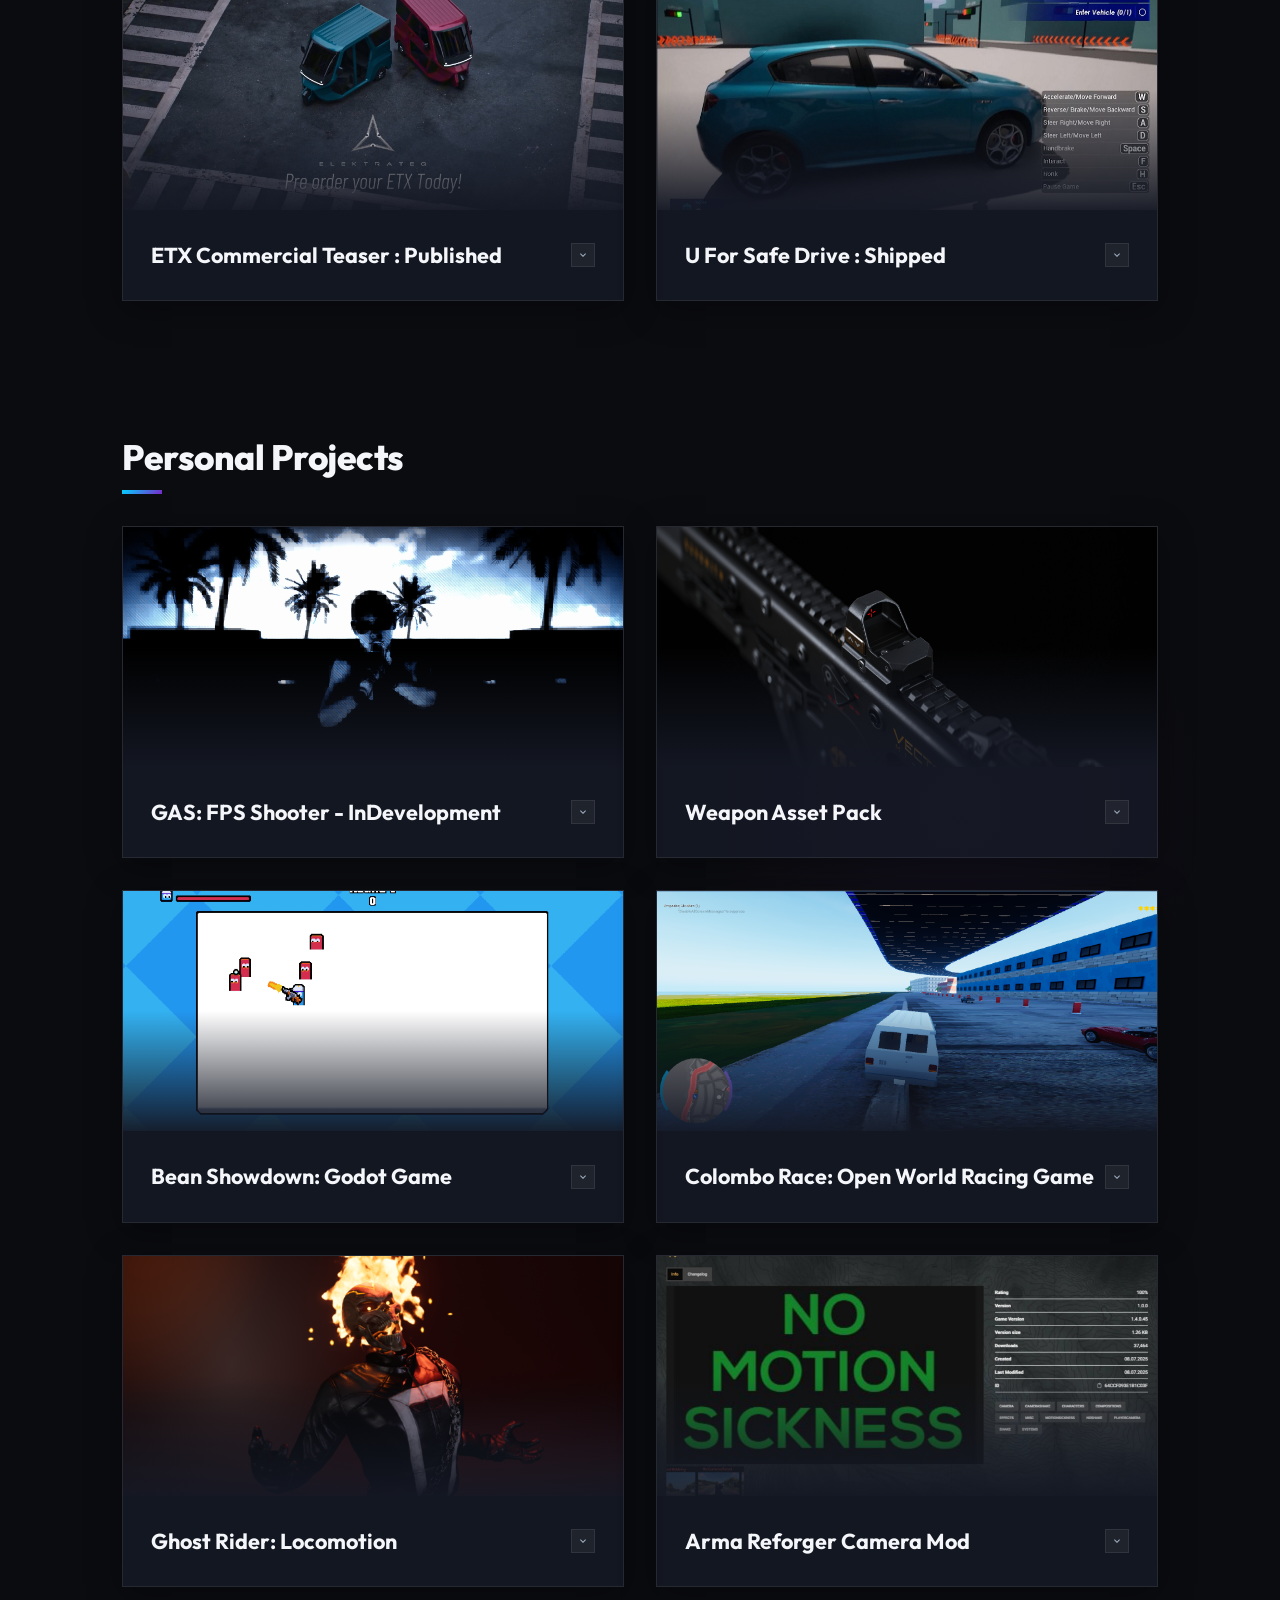
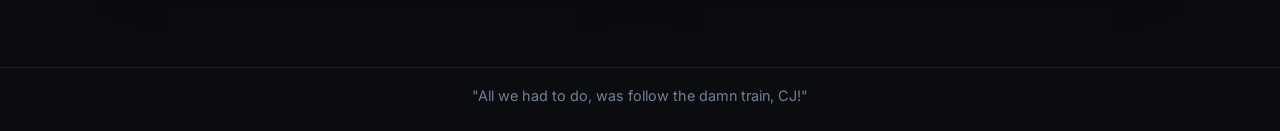
==== commit a0962ba9: "typo" ====
--- a/index.html
+++ b/index.html
@@ -371,7 +371,7 @@
                     </div>
                     <div class="project-info">
                         <div class="project-header-row">
-                            <h3 class="project-title">GAS: FPS Shooter</h3>
+                            <h3 class="project-title">GAS: FPS Shooter - InDevelopment</h3>
                             <span class="expand-icon">
                                 <svg viewBox="0 0 24 24">
                                     <path d="M16.59 8.59L12 13.17 7.41 8.59 6 10l6 6 6-6z" />
